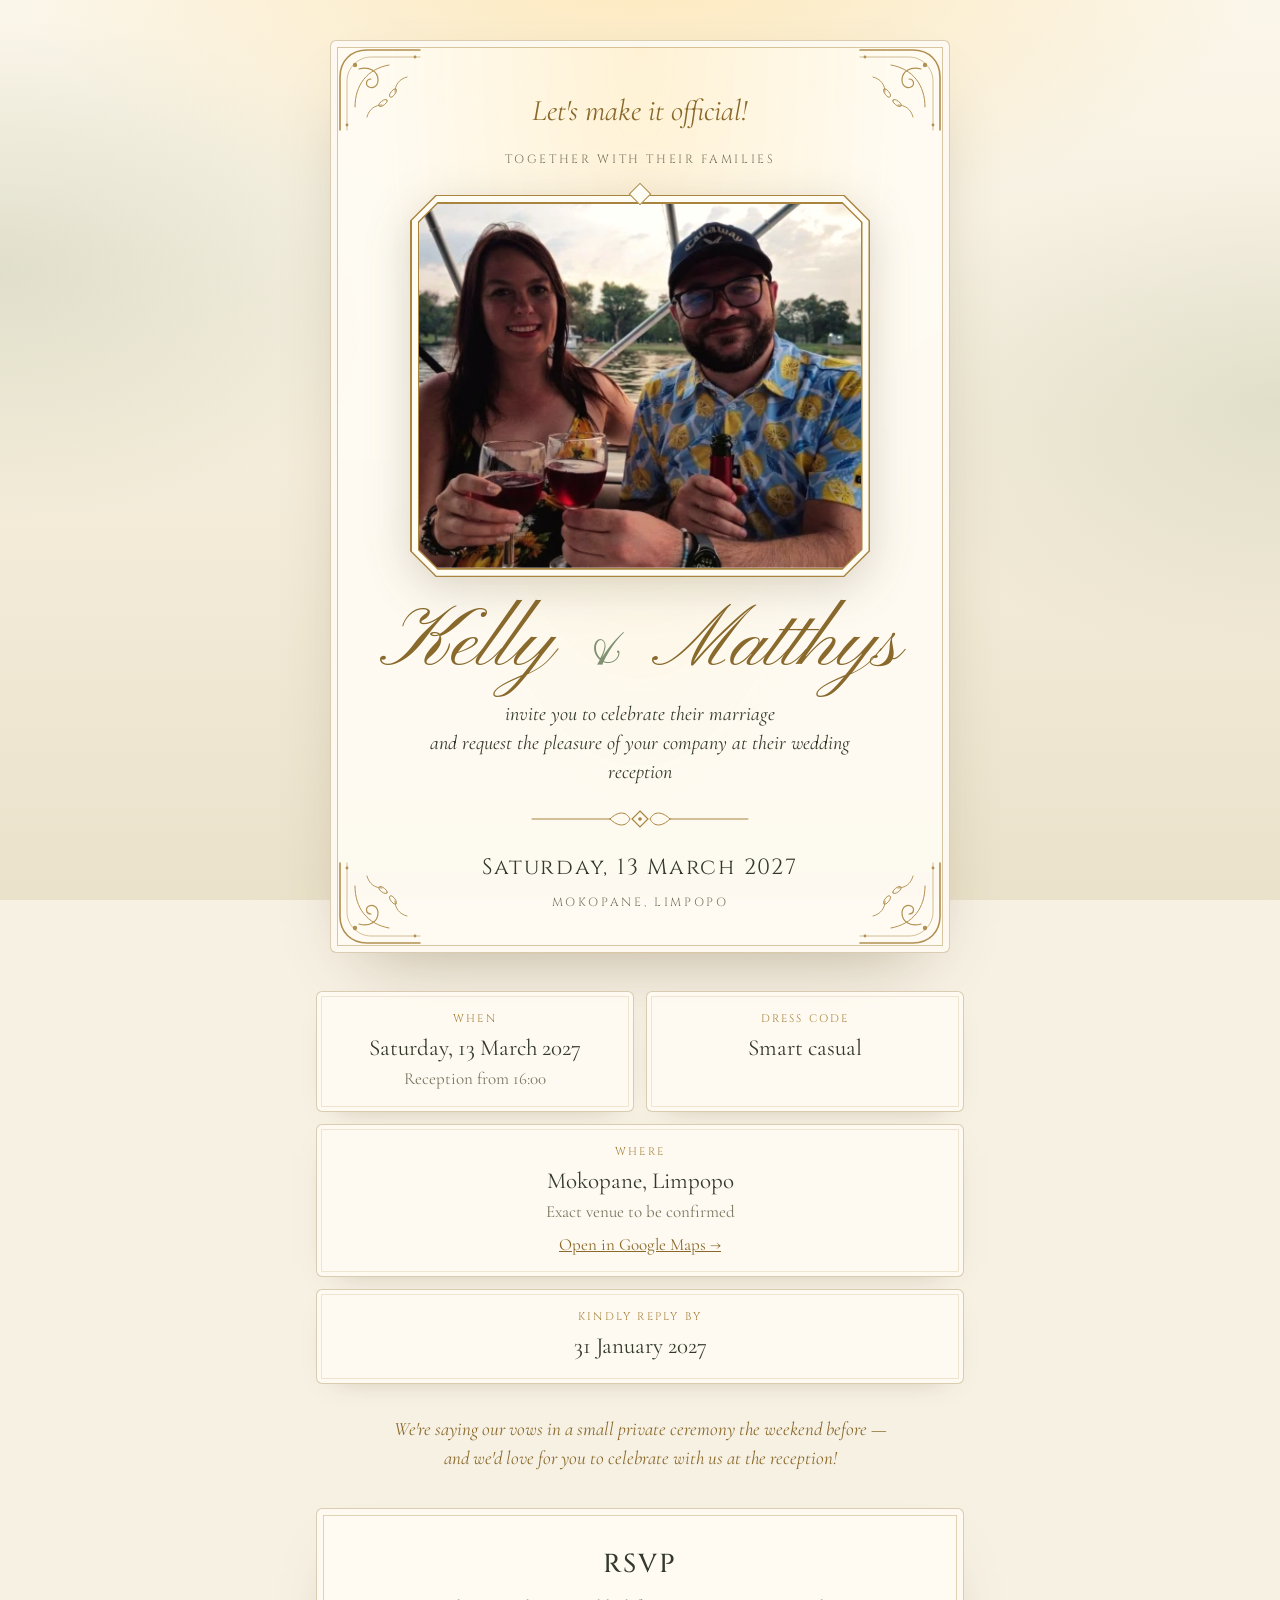
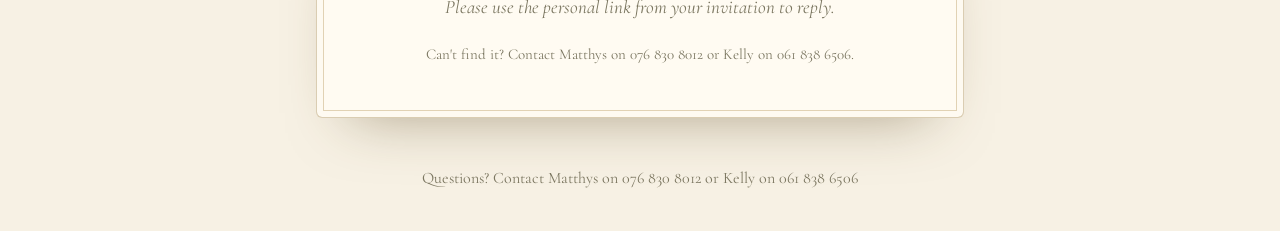
==== index.html @ 9b29d044 "theme" ====
<!DOCTYPE html>
<html lang="en">
<head>
<meta charset="utf-8">
<meta name="viewport" content="width=device-width, initial-scale=1">
<title>RSVP</title>
<meta name="robots" content="noindex">
<link rel="icon" href="favicon.svg" type="image/svg+xml">
<link rel="preconnect" href="https://fonts.googleapis.com">
<link rel="preconnect" href="https://fonts.gstatic.com" crossorigin>
<link href="https://fonts.googleapis.com/css2?family=Cinzel:wght@400;600&family=Cormorant+Garamond:ital,wght@0,400;0,500;0,600;1,400;1,500&family=Pinyon+Script&display=swap" rel="stylesheet">
<link rel="stylesheet" href="style.css">
<link rel="stylesheet" href="theme-fantasy.css">
<link rel="stylesheet" href="theme-light.css"><!-- delete this line for the dark forest theme -->
<script src="config.js"></script>
</head>
<body>

<svg width="0" height="0" style="position:absolute" aria-hidden="true">
  <defs>
    <g id="flourish">
      <path d="M3 83V30C3 14 14 3 30 3h53" stroke-width="1.6"/>
      <path d="M10 83V34c0-13 11-24 24-24h49" stroke-width=".8" opacity=".7"/>
      <path d="M18 60c0-22 12-38 34-42" stroke-width="1"/>
      <path d="M22 22c10-3 19 2 19 11 0 6-5 9-9 7s-3-8 2-8" stroke-width="1.2"/>
      <path d="M30 70c2-8 8-12 15-12M70 30c-8 2-12 8-12 15" stroke-width=".9"/>
      <ellipse cx="46" cy="56" rx="5" ry="2.2" transform="rotate(-35 46 56)" stroke-width=".9"/>
      <ellipse cx="56" cy="46" rx="5" ry="2.2" transform="rotate(-55 56 46)" stroke-width=".9"/>
      <circle cx="18" cy="18" r="2.2" fill="currentColor" stroke="none"/>
      <circle cx="78" cy="10" r="1.4" fill="currentColor" stroke="none"/>
      <circle cx="10" cy="78" r="1.4" fill="currentColor" stroke="none"/>
    </g>
  </defs>
</svg>
<div class="fireflies" id="fireflies" aria-hidden="true"></div>

<header class="hero">
  <div class="invite">
    <svg class="corner tl" viewBox="0 0 86 86" fill="none" stroke="currentColor" stroke-linecap="round"><use href="#flourish"/></svg>
    <svg class="corner tr" viewBox="0 0 86 86" fill="none" stroke="currentColor" stroke-linecap="round"><use href="#flourish"/></svg>
    <svg class="corner bl" viewBox="0 0 86 86" fill="none" stroke="currentColor" stroke-linecap="round"><use href="#flourish"/></svg>
    <svg class="corner br" viewBox="0 0 86 86" fill="none" stroke="currentColor" stroke-linecap="round"><use href="#flourish"/></svg>
    <p class="verse" id="verse"></p>
    <div class="eyebrow">Together with their families</div>
    <figure class="portrait"><span class="gem"></span><div class="pf"><div class="pf-gap"><div class="pf"><img src="couple.jpg" alt="Kelly and Matthys" width="1100" height="767"></div></div></div></figure>
    <h1 id="couple"></h1>
    <p class="invite-text">invite you to celebrate their marriage<br>and request the pleasure of your company at their wedding reception</p>
    <svg class="ornament" viewBox="0 0 220 24" fill="none" stroke="currentColor" stroke-linecap="round" aria-hidden="true">
      <path d="M2 12h78M140 12h78" stroke-width="1"/>
      <path d="M80 12c8-8 16-8 20 0-4 8-12 8-20 0zM140 12c-8-8-16-8-20 0 4 8 12 8 20 0z" stroke-width="1"/>
      <path d="M110 4l8 8-8 8-8-8z" stroke-width="1.2"/>
      <circle cx="110" cy="12" r="1.8" fill="currentColor" stroke="none"/>
    </svg>
    <div class="date" id="heroDate"></div>
    <div class="eyebrow venue-line" id="heroVenue"></div>
  </div>
</header>

<main class="wrap">
  <section class="details">
    <div class="detail"><div class="label">When</div><div class="value" id="dWhen"></div><div class="sub" id="dTime"></div></div>
    <div class="detail"><div class="label">Dress code</div><div class="value" id="dDress"></div></div>
    <div class="detail wide"><div class="label">Where</div><div class="value" id="dVenue"></div><div class="sub" id="dAddress"></div>
      <div class="sub" style="margin-top:6px"><a id="dMap" target="_blank" rel="noopener">Open in Google Maps →</a></div></div>
    <div class="detail wide"><div class="label">Kindly reply by</div><div class="value" id="dDeadline"></div></div>
  </section>
  <p class="note" id="extraNote"></p>

  <!-- RSVP card: one of these states is shown -->
  <section class="card" id="rsvp">
    <div id="stLoading" class="center"><p class="lead">Finding your invitation…</p></div>

    <div id="stNoCode" class="hidden center">
      <h2>RSVP</h2>
      <p class="lead">Please use the personal link from your invitation to reply.</p>
      <p class="hint">Can't find it? Contact <span class="contact"></span>.</p>
    </div>

    <div id="stNotFound" class="hidden center">
      <h2>Hmm…</h2>
      <p class="lead">We couldn't find that invitation. Please check the link, or contact <span class="contact"></span>.</p>
    </div>

    <div id="stClosed" class="hidden center">
      <h2>RSVPs are closed</h2>
      <p class="lead">The RSVP deadline has passed. If something has changed, please contact <span class="contact"></span>.</p>
      <div id="closedSummary"></div>
    </div>

    <div id="stThanks" class="hidden center thanks">
      <h2 id="thanksTitle">Thank you!</h2>
      <p class="big" id="thanksLine"></p>
      <p class="lead" id="thanksSub"></p>
      <button class="btn ghost small" id="editBtn" type="button">Change my response</button>
    </div>

    <form id="stForm" class="hidden" novalidate>
      <h2>Dear <span id="household"></span></h2>
      <p class="lead" id="seatsLine"></p>
      <div id="prevBanner" class="banner hidden"></div>

      <fieldset>
        <legend>Will you be joining us?</legend>
        <div class="choice">
          <label><input type="radio" name="attending" value="yes"><span>Joyfully accept</span></label>
          <label><input type="radio" name="attending" value="no"><span>Regretfully decline</span></label>
        </div>
      </fieldset>

      <div id="yesBlock" class="hidden">
        <fieldset id="namesSet">
          <legend>Who will be attending? <span class="hint">(tick everyone coming)</span></legend>
          <div class="checks" id="nameChecks"></div>
        </fieldset>

        <fieldset id="plusOneSet" class="hidden">
          <legend>Bringing a plus-one?</legend>
          <div class="checks"><label><input type="checkbox" id="plusOneChk"> Yes, I'll bring a guest</label></div>
          <div class="field hidden" id="plusOneField">
            <label for="plusOneName">Your guest's full name</label>
            <input type="text" id="plusOneName" maxlength="120" autocomplete="off">
          </div>
        </fieldset>

        <fieldset id="kidsSet" class="hidden">
          <legend>Will you be bringing kids?</legend>
          <div class="choice">
            <label><input type="radio" name="kids" value="yes"><span>Yes</span></label>
            <label><input type="radio" name="kids" value="no"><span>No</span></label>
          </div>
          <div id="kidsBlock" class="hidden" style="margin-top:14px">
            <div class="row2">
              <div class="field"><label for="kidsUnder">Kids under 10</label><input type="number" id="kidsUnder" min="0" max="20" value="0" inputmode="numeric"></div>
              <div class="field"><label for="kidsOver">Kids 10 and older</label><input type="number" id="kidsOver" min="0" max="20" value="0" inputmode="numeric"></div>
            </div>
            <div class="field"><label for="kidsNames">Kids' names (and ages)</label>
              <input type="text" id="kidsNames" maxlength="500" placeholder="e.g. Mia (6), Leo (12)"></div>
          </div>
        </fieldset>

        <fieldset>
          <legend>Dietary requirements or allergies <span class="hint">(optional)</span></legend>
          <textarea id="dietary" maxlength="1000" placeholder="e.g. Vegetarian, nut allergy for Leo"></textarea>
        </fieldset>

        <fieldset>
          <legend>Request a song <span class="hint">(optional)</span></legend>
          <input type="text" id="song" maxlength="300" placeholder="What will get you on the dance floor?">
        </fieldset>
      </div>

      <fieldset id="msgSet" class="hidden">
        <legend>A message for the couple <span class="hint">(optional)</span></legend>
        <textarea id="message" maxlength="2000"></textarea>
      </fieldset>

      <button class="btn" type="submit" id="submitBtn">Send RSVP</button>
      <div class="error hidden" id="formError"></div>
    </form>
  </section>
</main>

<footer>Questions? Contact <span class="contact"></span></footer>
<div class="demo-tag hidden" id="demoTag">Demo mode</div>

<script>
const W = window.WEDDING;
const DEMO = !W.supabaseUrl || !W.supabaseKey;
const $ = id => document.getElementById(id);

// ---------- demo data (used only when Supabase isn't configured) ----------
const DEMO_INVITES = {
  DEMO1: { code: 'DEMO1', household_name: 'Thabo & Lerato', guest_names: ['Thabo Mokoena', 'Lerato Mokoena'], plus_one_allowed: false, kids_allowed: true, rsvp: null },
  DEMO2: { code: 'DEMO2', household_name: 'Sarah', guest_names: ['Sarah van der Merwe'], plus_one_allowed: true, kids_allowed: false, rsvp: null },
};

// ---------- fill in wedding details ----------
document.title = `${W.couple} — RSVP`;
(function () {
  const h = $('couple'); h.textContent = '';
  W.couple.split('&').forEach((part, i) => {
    if (i) { const a = document.createElement('span'); a.className = 'amp'; a.textContent = '&'; h.append(' ', a, ' '); }
    h.append(part.trim());
  });
})();
$('verse').textContent = W.verse || '';
$('verse').classList.toggle('hidden', !W.verse);
// fireflies
(function () {
  const box = $('fireflies'); if (!box) return;
  const r = (a, b) => a + Math.random() * (b - a);
  for (let i = 0; i < 26; i++) {
    const f = document.createElement('span');
    f.style.cssText = `left:${r(0,100)}%;top:${r(5,100)}%;--dur:${r(10,22)}s;--blink:${r(2,5)}s;--delay:${r(-20,0)}s;` +
      `--dx1:${r(-60,60)}px;--dy1:${r(-60,20)}px;--dx2:${r(-60,60)}px;--dy2:${r(-90,-20)}px`;
    box.appendChild(f);
  }
})();
$('heroDate').textContent = W.dateDisplay;
$('heroVenue').textContent = W.venueName;
$('dWhen').textContent = W.dateDisplay;
$('dTime').textContent = W.timeLine;
$('dDress').textContent = W.dressCode;
$('dVenue').textContent = W.venueName;
$('dAddress').textContent = W.venueAddress;
$('dMap').href = W.mapsUrl;
$('dDeadline').textContent = W.rsvpDeadlineDisplay;
$('extraNote').textContent = W.extraNote || '';
document.querySelectorAll('.contact').forEach(el => el.textContent = `${W.contactName} on ${W.contactPhone}`);
if (DEMO) $('demoTag').classList.remove('hidden');

const closed = new Date() > new Date(W.rsvpDeadline + 'T23:59:59');
let invite = null;
let sb = null;

function show(id) {
  ['stLoading','stNoCode','stNotFound','stClosed','stThanks','stForm'].forEach(s => $(s).classList.toggle('hidden', s !== id));
}

function loadSupabase() {
  return new Promise((resolve, reject) => {
    const s = document.createElement('script');
    s.src = 'https://cdn.jsdelivr.net/npm/@supabase/supabase-js@2.118.0/dist/umd/supabase.js';
    s.onload = () => resolve(window.supabase.createClient(W.supabaseUrl, W.supabaseKey));
    s.onerror = reject;
    document.head.appendChild(s);
  });
}

async function api(fn, args) {
  if (DEMO) {
    await new Promise(r => setTimeout(r, 300));
    if (fn === 'get_invite') return DEMO_INVITES[(args.p_code || '').toUpperCase()] || null;
    const inv = DEMO_INVITES[args.p_code.toUpperCase()];
    inv.rsvp = {
      attending: args.p_attending, attending_names: args.p_attending_names, plus_one_name: args.p_plus_one_name,
      bringing_kids: args.p_bringing_kids, kids_under_10: args.p_kids_under_10, kids_10_plus: args.p_kids_10_plus,
      kids_names: args.p_kids_names, dietary: args.p_dietary, song_request: args.p_song_request,
      message: args.p_message, updated_at: new Date().toISOString(),
    };
    return inv;
  }
  const { data, error } = await sb.rpc(fn, args);
  if (error) throw error;
  return data;
}

// ---------- form behaviour ----------
const val = name => (document.querySelector(`input[name=${name}]:checked`) || {}).value;

function refreshForm() {
  const att = val('attending');
  $('yesBlock').classList.toggle('hidden', att !== 'yes');
  $('msgSet').classList.toggle('hidden', !att);
  $('plusOneField').classList.toggle('hidden', !$('plusOneChk').checked);
  $('kidsBlock').classList.toggle('hidden', val('kids') !== 'yes');
}
document.querySelectorAll('#stForm input').forEach(el => el.addEventListener('change', refreshForm));

function renderForm() {
  const r = invite.rsvp;
  $('household').textContent = invite.household_name;
  const seats = invite.guest_names.length;
  $('seatsLine').textContent = invite.plus_one_allowed
    ? `We'd love for you to celebrate with us — you're welcome to bring a guest.`
    : `We have reserved ${seats} ${seats === 1 ? 'seat' : 'seats'} in your honour.`;

  // name checkboxes
  const box = $('nameChecks');
  box.innerHTML = '';
  invite.guest_names.forEach(n => {
    const lab = document.createElement('label');
    const cb = document.createElement('input');
    cb.type = 'checkbox'; cb.value = n;
    cb.checked = r ? (r.attending_names || []).includes(n) : true;
    lab.append(cb, document.createTextNode(' ' + n));
    box.appendChild(lab);
  });
  $('namesSet').classList.toggle('hidden', seats <= 1 && !r);
  $('plusOneSet').classList.toggle('hidden', !invite.plus_one_allowed);
  $('kidsSet').classList.toggle('hidden', !invite.kids_allowed);

  if (r) {
    document.querySelector(`input[name=attending][value=${r.attending ? 'yes' : 'no'}]`).checked = true;
    $('plusOneChk').checked = !!r.plus_one_name;
    $('plusOneName').value = r.plus_one_name || '';
    if (invite.kids_allowed && r.attending) document.querySelector(`input[name=kids][value=${r.bringing_kids ? 'yes' : 'no'}]`).checked = true;
    $('kidsUnder').value = r.kids_under_10 || 0;
    $('kidsOver').value = r.kids_10_plus || 0;
    $('kidsNames').value = r.kids_names || '';
    $('dietary').value = r.dietary || '';
    $('song').value = r.song_request || '';
    $('message').value = r.message || '';
    $('prevBanner').textContent = `You replied on ${new Date(r.updated_at).toLocaleDateString('en-ZA', { day: 'numeric', month: 'long' })}. You can update your response below.`;
    $('prevBanner').classList.remove('hidden');
  }
  refreshForm();
  show('stForm');
}

function summary(r) {
  if (!r.attending) return { title: 'Thank you for letting us know', line: "We'll miss you!", sub: 'Thank you for your kind reply.' };
  let people = (r.attending_names || []).length + (r.plus_one_name ? 1 : 0);
  if (!invite.guest_names.length) people = 1;
  const kids = (r.kids_under_10 || 0) + (r.kids_10_plus || 0);
  let line = `${people} ${people === 1 ? 'adult' : 'adults'}`;
  if (kids) line += ` and ${kids} ${kids === 1 ? 'child' : 'children'}`;
  return { title: 'Thank you!', line: `We can't wait to celebrate with you.`, sub: `We've noted ${line}. See you on ${W.dateDisplay}!` };
}

function renderThanks() {
  const s = summary(invite.rsvp);
  $('thanksTitle').textContent = s.title;
  $('thanksLine').textContent = s.line;
  $('thanksSub').textContent = s.sub;
  $('editBtn').classList.toggle('hidden', closed);
  show('stThanks');
}
$('editBtn').onclick = renderForm;

function showError(msg) { $('formError').textContent = msg; $('formError').classList.remove('hidden'); }

$('stForm').addEventListener('submit', async e => {
  e.preventDefault();
  $('formError').classList.add('hidden');
  const att = val('attending');
  if (!att) return showError('Please let us know whether you can make it.');
  const names = [...document.querySelectorAll('#nameChecks input:checked')].map(c => c.value);
  const plusOne = invite.plus_one_allowed && $('plusOneChk').checked ? $('plusOneName').value.trim() : '';
  const kids = invite.kids_allowed && val('kids') === 'yes';
  const kU = parseInt($('kidsUnder').value, 10) || 0, kO = parseInt($('kidsOver').value, 10) || 0;

  if (att === 'yes') {
    if (invite.guest_names.length && !names.length) return showError('Please tick at least one person who will attend.');
    if ($('plusOneChk').checked && !plusOne) return showError("Please add your guest's name.");
    if (invite.kids_allowed && !val('kids')) return showError('Please let us know if you will be bringing kids.');
    if (kids && kU + kO === 0) return showError('Please enter how many kids are coming.');
    if (kU < 0 || kO < 0 || kU > 20 || kO > 20) return showError('Please check the number of kids.');
  }

  $('submitBtn').disabled = true; $('submitBtn').textContent = 'Sending…';
  try {
    invite = await api('submit_rsvp', {
      p_code: invite.code, p_attending: att === 'yes', p_attending_names: names,
      p_plus_one_name: plusOne || null, p_bringing_kids: kids,
      p_kids_under_10: kids ? kU : 0, p_kids_10_plus: kids ? kO : 0,
      p_kids_names: kids ? $('kidsNames').value.trim() : null,
      p_dietary: att === 'yes' ? $('dietary').value.trim() : null,
      p_song_request: att === 'yes' ? $('song').value.trim() : null,
      p_message: $('message').value.trim(),
    });
    renderThanks();
    $('rsvp').scrollIntoView({ behavior: 'smooth' });
  } catch (err) {
    console.error(err);
    showError(`Sorry, something went wrong. Please try again, or contact ${W.contactName}.`);
  } finally {
    $('submitBtn').disabled = false; $('submitBtn').textContent = 'Send RSVP';
  }
});

// ---------- start ----------
(async () => {
  const params = new URLSearchParams(location.search);
  const code = (params.get('i') || params.get('code') || '').trim();
  if (!code) return show('stNoCode');
  try {
    if (!DEMO) sb = await loadSupabase();
    invite = await api('get_invite', { p_code: code });
  } catch (err) { console.error(err); }
  if (!invite) return show('stNotFound');
  if (closed) {
    if (invite.rsvp) {
      const s = summary(invite.rsvp);
      $('closedSummary').innerHTML = '';
      const p = document.createElement('p'); p.className = 'hint';
      p.textContent = `Your response on file: ${invite.rsvp.attending ? 'Attending — ' + s.sub : 'Not attending'}`;
      $('closedSummary').appendChild(p);
    }
    return show('stClosed');
  }
  invite.rsvp ? renderThanks() : renderForm();
})();
</script>
</body>
</html>
---- style.css ----
:root {
  --bg: #faf7f2;
  --paper: #ffffff;
  --ink: #2f2a26;
  --muted: #7a716a;
  --line: #e7e0d6;
  --accent: #8a9a7b;      /* sage */
  --accent-dark: #66775a;
  --gold: #b89a62;
  --danger: #b5544a;
  --radius: 14px;
  --serif: "Cormorant Garamond", Georgia, "Times New Roman", serif;
  --sans: "Jost", system-ui, -apple-system, "Segoe UI", Roboto, sans-serif;
}
* { box-sizing: border-box; }
html, body { margin: 0; }
body {
  background: var(--bg);
  color: var(--ink);
  font-family: var(--sans);
  font-size: 16px;
  line-height: 1.55;
  -webkit-font-smoothing: antialiased;
}
a { color: var(--accent-dark); }
h1, h2, h3 { font-family: var(--serif); font-weight: 500; margin: 0; }
.wrap { max-width: 680px; margin: 0 auto; padding: 0 16px; }

/* ---------- Hero ---------- */
.hero {
  text-align: center;
  padding: 72px 16px 56px;
  border-bottom: 1px solid var(--line);
  background:
    radial-gradient(ellipse at top, rgba(138,154,123,.14), transparent 60%),
    var(--bg);
}
.eyebrow {
  text-transform: uppercase; letter-spacing: .28em; font-size: 12px;
  color: var(--muted);
}
.hero h1 { font-size: clamp(44px, 11vw, 76px); line-height: 1.05; margin: 18px 0 14px; }
.hero .date { font-family: var(--serif); font-size: 22px; font-style: italic; }
.divider { width: 64px; height: 1px; background: var(--gold); margin: 22px auto; }

/* ---------- Details ---------- */
.details { display: grid; grid-template-columns: 1fr 1fr; gap: 12px; margin: 36px 0; }
.detail {
  background: var(--paper); border: 1px solid var(--line); border-radius: var(--radius);
  padding: 18px;
}
.detail .label { font-size: 11px; letter-spacing: .2em; text-transform: uppercase; color: var(--muted); }
.detail .value { font-family: var(--serif); font-size: 20px; margin-top: 4px; }
.detail .sub { font-size: 14px; color: var(--muted); }
.detail.wide { grid-column: 1 / -1; }
.note { text-align: center; color: var(--muted); font-size: 15px; margin: 0 0 36px; }

/* ---------- Card / form ---------- */
.card {
  background: var(--paper); border: 1px solid var(--line); border-radius: 18px;
  padding: 28px 22px; margin-bottom: 48px;
  box-shadow: 0 10px 30px -18px rgba(47,42,38,.25);
}
.card h2 { font-size: 34px; text-align: center; }
.card .lead { text-align: center; color: var(--muted); margin: 6px 0 22px; }
fieldset { border: 0; padding: 0; margin: 0 0 22px; }
legend, .q { font-weight: 500; margin-bottom: 10px; display: block; padding: 0; }
.hint { font-size: 13px; color: var(--muted); font-weight: 400; }

.choice { display: grid; grid-template-columns: 1fr 1fr; gap: 10px; }
.choice label {
  border: 1.5px solid var(--line); border-radius: 12px; padding: 14px 12px;
  text-align: center; cursor: pointer; transition: .15s; background: var(--paper);
  font-family: var(--serif); font-size: 19px;
}
.choice input { position: absolute; opacity: 0; pointer-events: none; }
.choice input:checked + span { color: var(--accent-dark); }
.choice label:has(input:checked) { border-color: var(--accent); background: rgba(138,154,123,.1); }
.choice input:focus-visible + span { outline: 2px solid var(--accent); outline-offset: 4px; }

.checks label {
  display: flex; align-items: center; gap: 10px; padding: 10px 12px;
  border: 1px solid var(--line); border-radius: 10px; margin-bottom: 8px; cursor: pointer;
}
.checks input { width: 18px; height: 18px; accent-color: var(--accent-dark); }

input[type=text], input[type=number], input[type=email], textarea, select {
  width: 100%; font: inherit; color: inherit; padding: 11px 12px;
  border: 1px solid var(--line); border-radius: 10px; background: #fff;
}
input:focus, textarea:focus, select:focus { outline: 2px solid rgba(138,154,123,.5); border-color: var(--accent); }
textarea { min-height: 84px; resize: vertical; }
.row2 { display: grid; grid-template-columns: 1fr 1fr; gap: 10px; }
.field { margin-bottom: 12px; }
.field label { font-size: 14px; color: var(--muted); display: block; margin-bottom: 4px; }

.btn {
  display: inline-block; width: 100%; border: 0; border-radius: 999px; cursor: pointer;
  background: var(--accent-dark); color: #fff; font: 500 16px var(--sans);
  letter-spacing: .08em; text-transform: uppercase; padding: 15px 20px;
}
.btn:hover { background: #56664b; }
.btn:disabled { opacity: .6; cursor: wait; }
.btn.ghost { background: transparent; color: var(--accent-dark); border: 1.5px solid var(--accent); }
.btn.small { width: auto; padding: 8px 14px; font-size: 12px; }

.error { color: var(--danger); font-size: 14px; margin-top: 10px; text-align: center; }
.banner {
  background: rgba(184,154,98,.12); border: 1px solid rgba(184,154,98,.4);
  border-radius: 10px; padding: 10px 14px; font-size: 14px; margin-bottom: 18px; text-align: center;
}
.hidden { display: none !important; }
.center { text-align: center; }
.thanks .big { font-family: var(--serif); font-size: 26px; margin: 8px 0; }

footer { text-align: center; color: var(--muted); font-size: 13px; padding: 0 16px 40px; }
.demo-tag {
  position: fixed; bottom: 12px; right: 12px; background: var(--ink); color: #fff;
  font-size: 11px; letter-spacing: .1em; text-transform: uppercase;
  padding: 6px 10px; border-radius: 999px; opacity: .8;
}

@media (max-width: 480px) {
  .details { grid-template-columns: 1fr; }
  .row2 { grid-template-columns: 1fr; }
  .card { padding: 24px 16px; }
}
---- theme-fantasy.css ----
/* =====================================================================
   Fantasy theme — dark enchanted forest, lantern gold, parchment text.
   Loaded after style.css on the guest page only (admin keeps the light look).
   ===================================================================== */
:root {
  --bg: #0b110d;
  --paper: rgba(18, 26, 20, .82);
  --ink: #efe4cc;           /* parchment */
  --muted: #b9ab8c;
  --line: rgba(201, 168, 106, .32);
  --gold: #c9a86a;
  --gold-light: #ead7a6;
  --accent: #c9a86a;
  --accent-dark: #c9a86a;
  --danger: #e59a8c;
  --serif: "Cormorant Garamond", Georgia, serif;
  --display: "Cinzel", "Trajan Pro", Georgia, serif;
  --script: "Pinyon Script", "Great Vibes", cursive;
  --sans: "Cormorant Garamond", Georgia, serif;
}

html { background: var(--bg); }
body {
  font-size: 19px;
  color: var(--ink);
  background:
    radial-gradient(ellipse 60% 40% at 15% 8%, rgba(232, 180, 90, .10), transparent 70%),
    radial-gradient(ellipse 60% 40% at 85% 12%, rgba(232, 180, 90, .08), transparent 70%),
    radial-gradient(ellipse 120% 60% at 50% 0%, #1c2a1f 0%, transparent 70%),
    linear-gradient(180deg, #111a14 0%, #0b110d 45%, #080c09 100%);
  background-attachment: fixed;
  min-height: 100vh;
}
a { color: var(--gold-light); }

/* Tree-line silhouettes at the bottom of the screen */
body::before {
  content: ""; position: fixed; inset: auto 0 0 0; height: 38vh; z-index: -1; pointer-events: none;
  background: url("data:image/svg+xml;utf8,<svg xmlns='http://www.w3.org/2000/svg' viewBox='0 0 1200 300' preserveAspectRatio='none'><path fill='%23070b08' d='M0 300V170l30-40 18 30 25-70 22 60 30-90 28 85 20-40 26 55 34-100 30 95 22-35 30 50 40-120 36 115 24-40 28 60 30-80 26 70 34-110 34 105 22-30 30 45 38-95 30 90 26-45 28 60 36-120 36 115 22-35 32 55 30-75 28 70 34-100 32 95 24-40 30 60 36-110 34 105 26-45 30 60 30-80 30 75 22 300z' opacity='.95'/></svg>") bottom / 100% 100% no-repeat;
  opacity: .9;
}

/* ---------- Fireflies ---------- */
.fireflies { position: fixed; inset: 0; pointer-events: none; z-index: 0; overflow: hidden; }
.fireflies span {
  position: absolute; width: 4px; height: 4px; border-radius: 50%;
  background: #ffe7a3;
  box-shadow: 0 0 6px 2px rgba(255, 220, 130, .8), 0 0 18px 6px rgba(255, 200, 90, .25);
  opacity: 0;
  animation: drift var(--dur, 14s) ease-in-out var(--delay, 0s) infinite, glow var(--blink, 3s) ease-in-out var(--delay, 0s) infinite;
}
@keyframes drift {
  0%   { transform: translate(0, 0); }
  25%  { transform: translate(var(--dx1, 30px), var(--dy1, -40px)); }
  50%  { transform: translate(var(--dx2, -20px), var(--dy2, -80px)); }
  75%  { transform: translate(var(--dx1, 30px), var(--dy2, -60px)); }
  100% { transform: translate(0, 0); }
}
@keyframes glow { 0%, 100% { opacity: 0; } 40%, 60% { opacity: .9; } }
@media (prefers-reduced-motion: reduce) {
  .fireflies span { animation: none; opacity: .5; }
}

main, .hero, footer { position: relative; z-index: 1; }

/* ---------- Hero / invitation card ---------- */
.hero { border: 0; background: none; padding: 40px 16px 8px; }
.invite {
  position: relative; max-width: 620px; margin: 0 auto; text-align: center;
  padding: 46px 34px 40px;
  border: 1px solid var(--line);
  border-radius: 6px;
  background:
    radial-gradient(ellipse at 50% 0%, rgba(201, 168, 106, .10), transparent 60%),
    rgba(14, 21, 16, .78);
  box-shadow:
    inset 0 0 0 6px rgba(11, 17, 13, .9),
    inset 0 0 0 7px rgba(201, 168, 106, .45),
    0 30px 80px -30px rgba(0, 0, 0, .9);
  backdrop-filter: blur(2px);
}
.corner { position: absolute; width: 86px; height: 86px; color: var(--gold); opacity: .9; pointer-events: none; }
.corner.tl { top: 6px; left: 6px; }
.corner.tr { top: 6px; right: 6px; transform: scaleX(-1); }
.corner.bl { bottom: 6px; left: 6px; transform: scaleY(-1); }
.corner.br { bottom: 6px; right: 6px; transform: scale(-1, -1); }

.verse {
  font-family: var(--serif); font-style: italic; font-size: 30px; line-height: 1.3;
  color: var(--gold-light); max-width: 440px; margin: 4px auto 20px;
}
.eyebrow { font-family: var(--display); letter-spacing: .22em; font-size: 12px; color: var(--muted); }

.portrait {
  --n: 26px;
  position: relative; margin: 26px auto 20px; width: min(100%, 460px);
  filter: drop-shadow(0 0 18px rgba(255, 200, 110, .14));
}
.portrait .pf {
  padding: 1.5px; background: var(--gold);
  clip-path: polygon(var(--n) 0, calc(100% - var(--n)) 0, 100% var(--n), 100% calc(100% - var(--n)), calc(100% - var(--n)) 100%, var(--n) 100%, 0 calc(100% - var(--n)), 0 var(--n));
}
.portrait .pf-gap { padding: 6px; background: var(--bg); --n: 25px;
  clip-path: polygon(var(--n) 0, calc(100% - var(--n)) 0, 100% var(--n), 100% calc(100% - var(--n)), calc(100% - var(--n)) 100%, var(--n) 100%, 0 calc(100% - var(--n)), 0 var(--n));
}
.portrait .pf-gap .pf { --n: 20px; }
.portrait img {
  --n: 19px;
  display: block; width: 100%; height: auto; aspect-ratio: 4 / 3.3; object-fit: cover; object-position: 50% 30%;
  filter: saturate(.9) contrast(1.04) sepia(.12);
  clip-path: polygon(var(--n) 0, calc(100% - var(--n)) 0, 100% var(--n), 100% calc(100% - var(--n)), calc(100% - var(--n)) 100%, var(--n) 100%, 0 calc(100% - var(--n)), 0 var(--n));
}
.portrait .gem {
  position: absolute; left: 50%; top: -9px; transform: translateX(-50%) rotate(45deg); z-index: 2;
  width: 16px; height: 16px; background: var(--bg); border: 1.5px solid var(--gold);
}

.hero h1 {
  font-family: var(--script); font-weight: 400; color: var(--gold-light);
  font-size: clamp(38px, 11.5vw, 84px); line-height: 1.15; margin: 6px 0 4px; white-space: nowrap;
  text-shadow: 0 0 24px rgba(234, 215, 166, .25);
}
.hero h1 .amp { font-size: .8em; color: var(--gold); padding: 0 .08em; }
.invite-text { font-family: var(--serif); font-style: italic; font-size: 20px; color: var(--ink); line-height: 1.45; margin: 6px auto 0; max-width: 460px; }
.ornament { display: block; width: 220px; max-width: 70%; height: 24px; margin: 20px auto; color: var(--gold); }
.hero .date { font-family: var(--display); font-style: normal; font-size: 22px; letter-spacing: .08em; color: var(--gold-light); }
.hero .venue-line { margin-top: 8px; }
.divider { display: none; }

/* ---------- Details ---------- */
.details { margin: 30px 0; }
.detail {
  background: var(--paper); border: 1px solid var(--line); border-radius: 6px; text-align: center;
  box-shadow: inset 0 0 0 4px rgba(11, 17, 13, .6), inset 0 0 0 5px rgba(201, 168, 106, .15);
}
.detail .label { font-family: var(--display); letter-spacing: .2em; color: var(--gold); }
.detail .value { font-family: var(--serif); font-size: 23px; color: var(--ink); }
.detail .sub { color: var(--muted); font-size: 17px; }
.note { color: var(--gold-light); font-style: italic; font-size: 19px; max-width: 520px; margin-left: auto; margin-right: auto; }

/* ---------- RSVP card ---------- */
.card {
  background: rgba(14, 21, 16, .85); border: 1px solid var(--line); border-radius: 6px;
  box-shadow: inset 0 0 0 6px rgba(11, 17, 13, .9), inset 0 0 0 7px rgba(201, 168, 106, .35), 0 30px 60px -30px #000;
  padding: 36px 26px;
}
.card h2 { font-family: var(--display); font-size: 26px; letter-spacing: .08em; color: var(--gold-light); }
.card h2 #household { font-family: var(--script); font-size: 1.5em; letter-spacing: 0; text-transform: none; }
.card .lead { color: var(--muted); font-style: italic; font-size: 19px; }
legend, .q { font-family: var(--serif); font-weight: 600; font-size: 19px; color: var(--ink); }
.hint { color: var(--muted); font-size: 15px; }

.choice label { background: rgba(255, 255, 255, .03); border-color: var(--line); color: var(--ink); font-size: 20px; }
.choice input:checked + span { color: var(--gold-light); }
.choice label:has(input:checked) { border-color: var(--gold); background: rgba(201, 168, 106, .12); box-shadow: 0 0 18px rgba(201, 168, 106, .15); }
.checks label { border-color: var(--line); background: rgba(255, 255, 255, .02); font-size: 18px; }
.checks input { accent-color: var(--gold); }

input[type=text], input[type=number], input[type=email], textarea, select {
  background: rgba(8, 12, 9, .6); color: var(--ink); border-color: var(--line); font-size: 18px;
}
input::placeholder, textarea::placeholder { color: rgba(185, 171, 140, .55); }
input:focus, textarea:focus, select:focus { outline: 2px solid rgba(201, 168, 106, .45); border-color: var(--gold); }
.field label { color: var(--muted); font-size: 16px; }

.btn {
  background: linear-gradient(180deg, #d9bb7c, #b8955a); color: #1a140b;
  font-family: var(--display); font-weight: 600; letter-spacing: .16em; font-size: 15px;
  box-shadow: 0 0 0 1px rgba(234, 215, 166, .5), 0 8px 24px -8px rgba(201, 168, 106, .5);
}
.btn:hover { background: linear-gradient(180deg, #e4c88c, #c29f62); }
.btn.ghost { background: transparent; color: var(--gold-light); border: 1.5px solid var(--gold); box-shadow: none; }
.banner { background: rgba(201, 168, 106, .1); border-color: var(--line); color: var(--gold-light); }
.thanks .big { color: var(--gold-light); }

footer { color: var(--muted); font-size: 16px; }
.demo-tag { background: var(--gold); color: #1a140b; }

@media (max-width: 480px) {
  .invite { padding: 58px 18px 40px; }
  .corner { width: 60px; height: 60px; }
  .invite-text { font-size: 18px; }
  .verse { font-size: 26px; }
  .card { padding: 30px 16px; }
}
---- theme-light.css ----
/* =====================================================================
   Light fantasy theme — "enchanted garden at golden hour".
   Loaded AFTER theme-fantasy.css. To go back to the dark forest look,
   delete the <link ... theme-light.css> line in index.html.
   ===================================================================== */
:root {
  --bg: #f7f1e4;            /* warm parchment */
  --paper: rgba(255, 252, 244, .86);
  --ink: #33392b;           /* deep moss */
  --muted: #7b7660;
  --line: rgba(150, 118, 58, .35);
  --gold: #a8843f;
  --gold-light: #8a6a2c;    /* used for headings & names — darker for contrast on light */
  --sage: #7f9171;
  --danger: #a5463a;
}

html { background: var(--bg); }
body {
  color: var(--ink);
  background:
    radial-gradient(ellipse 70% 45% at 50% -5%, rgba(255, 222, 150, .55), transparent 70%),
    radial-gradient(ellipse 50% 40% at 0% 30%, rgba(143, 163, 125, .22), transparent 70%),
    radial-gradient(ellipse 50% 40% at 100% 45%, rgba(143, 163, 125, .2), transparent 70%),
    linear-gradient(180deg, #fbf6ea 0%, #f4ecda 55%, #ebe2cb 100%);
  background-attachment: fixed;
}

/* Soft sage tree line instead of dark silhouettes */
body::before {
  opacity: .16;
  filter: sepia(1) hue-rotate(40deg) saturate(1.4) brightness(1.6);
}

/* Fireflies become drifting golden sparkles */
.fireflies span {
  background: #e9b949;
  box-shadow: 0 0 5px 1px rgba(214, 160, 50, .75), 0 0 14px 4px rgba(240, 195, 90, .35);
}

/* ---------- Invitation card ---------- */
.invite {
  background:
    radial-gradient(ellipse at 50% 0%, rgba(255, 226, 160, .35), transparent 60%),
    rgba(255, 252, 244, .9);
  box-shadow:
    inset 0 0 0 6px rgba(255, 252, 244, .95),
    inset 0 0 0 7px rgba(168, 132, 63, .45),
    0 30px 70px -35px rgba(90, 70, 30, .45);
}
.verse { color: var(--gold-light); }
.eyebrow { color: var(--muted); }
.hero h1 { color: var(--gold-light); text-shadow: 0 1px 0 rgba(255, 255, 255, .6); }
.hero h1 .amp { color: var(--sage); }
.invite-text { color: var(--ink); }
.hero .date { color: var(--ink); }

.portrait { filter: drop-shadow(0 10px 22px rgba(90, 70, 30, .22)); }
.portrait .pf-gap, .portrait .gem { background: #fffcf4; }
.portrait img { filter: saturate(.95) contrast(1.02) sepia(.06); }

/* ---------- Details ---------- */
.detail {
  background: var(--paper);
  box-shadow: inset 0 0 0 4px rgba(255, 252, 244, .9), inset 0 0 0 5px rgba(168, 132, 63, .18), 0 10px 30px -22px rgba(90, 70, 30, .5);
}
.detail .label { color: var(--gold); }
.detail .value { color: var(--ink); }
.note { color: var(--gold-light); }

/* ---------- RSVP card ---------- */
.card {
  background: rgba(255, 252, 244, .92);
  box-shadow: inset 0 0 0 6px rgba(255, 252, 244, .95), inset 0 0 0 7px rgba(168, 132, 63, .35), 0 30px 60px -35px rgba(90, 70, 30, .5);
}
.card h2 { color: var(--ink); }
.card h2 #household { color: var(--gold-light); }
legend, .q { color: var(--ink); }

.choice label { background: #fffdf7; color: var(--ink); }
.choice input:checked + span { color: var(--gold-light); }
.choice label:has(input:checked) { background: rgba(168, 132, 63, .1); border-color: var(--gold); box-shadow: 0 0 0 1px rgba(168, 132, 63, .3); }
.checks label { background: #fffdf7; }
.checks input { accent-color: var(--gold); }

input[type=text], input[type=number], input[type=email], textarea, select {
  background: #fffdf8; color: var(--ink); border-color: rgba(150, 118, 58, .3);
}
input::placeholder, textarea::placeholder { color: rgba(123, 118, 96, .6); }

.btn { background: linear-gradient(180deg, #b8964f, #977538); color: #fffaf0; box-shadow: 0 8px 22px -10px rgba(120, 90, 30, .6); }
.btn:hover { background: linear-gradient(180deg, #c4a25a, #a2803f); }
.btn.ghost { color: var(--gold-light); }
.banner { background: rgba(168, 132, 63, .08); color: var(--gold-light); }
.thanks .big { color: var(--gold-light); }

footer { color: var(--muted); }
.demo-tag { background: var(--ink); color: #fff; }
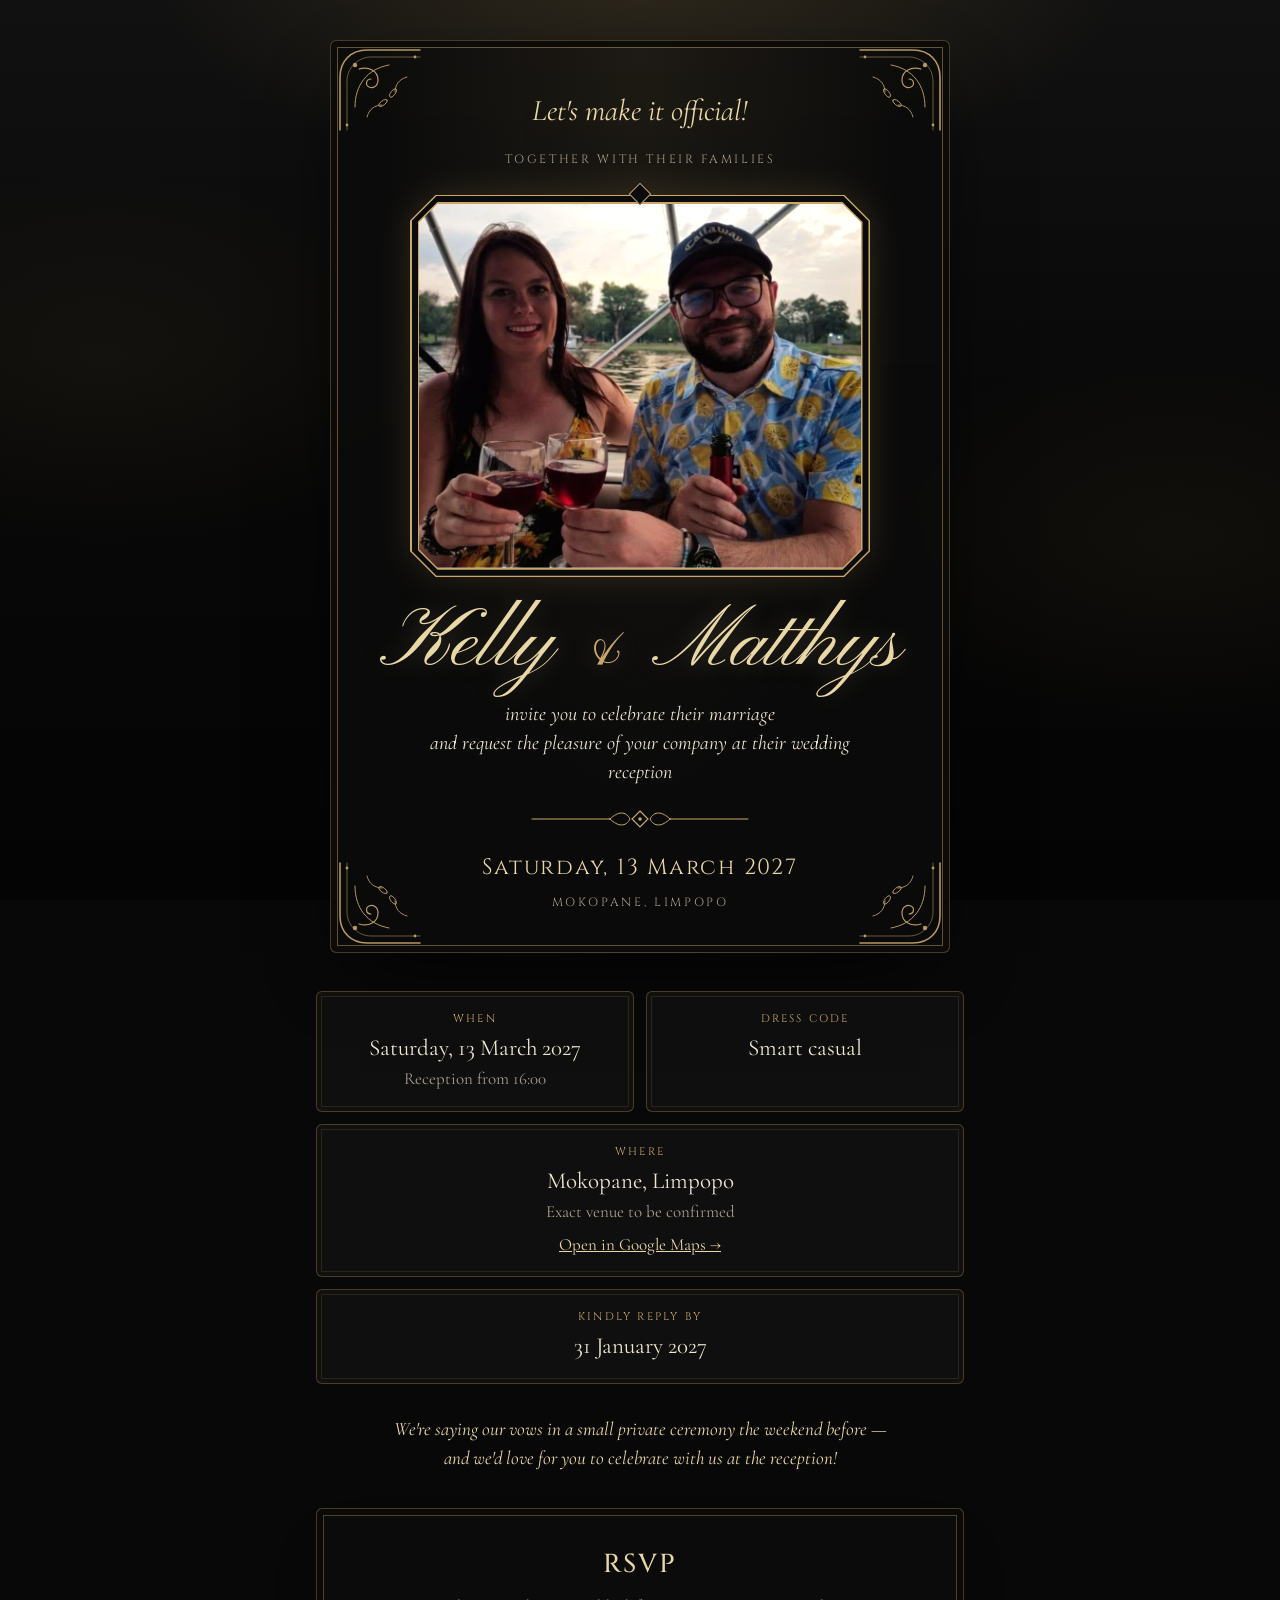
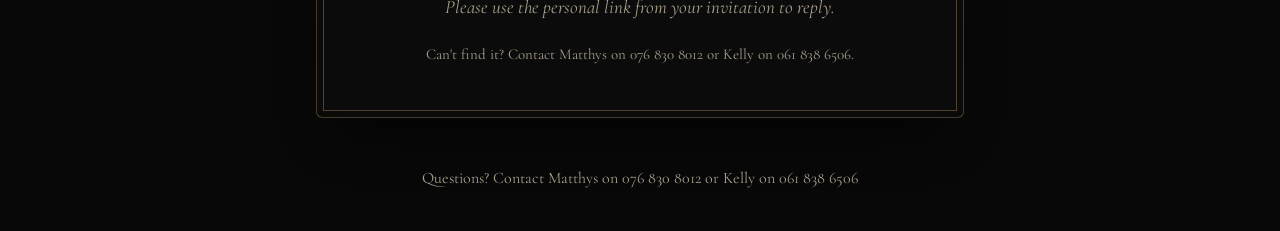
==== commit 2b59fb7e: "theme" ====
--- a/index.html
+++ b/index.html
@@ -11,7 +11,7 @@
 <link href="https://fonts.googleapis.com/css2?family=Cinzel:wght@400;600&family=Cormorant+Garamond:ital,wght@0,400;0,500;0,600;1,400;1,500&family=Pinyon+Script&display=swap" rel="stylesheet">
 <link rel="stylesheet" href="style.css">
 <link rel="stylesheet" href="theme-fantasy.css">
-<link rel="stylesheet" href="theme-light.css"><!-- delete this line for the dark forest theme -->
+<link rel="stylesheet" href="theme-black.css"><!-- black & gold; delete this line for the dark forest-green theme -->
 <script src="config.js"></script>
 </head>
 <body>
--- a/theme-black.css
+++ b/theme-black.css
@@ -0,0 +1,50 @@
+/* =====================================================================
+   Black & gold theme — loaded AFTER theme-fantasy.css.
+   Delete the <link ... theme-black.css> line in index.html to go back
+   to the dark forest-green look.
+   ===================================================================== */
+:root {
+  --bg: #080808;
+  --paper: rgba(16, 16, 16, .88);
+  --ink: #efe6d2;
+  --muted: #a89f8c;
+  --line: rgba(201, 168, 106, .3);
+}
+
+html { background: var(--bg); }
+body {
+  background:
+    radial-gradient(ellipse 55% 35% at 50% -4%, rgba(212, 170, 90, .16), transparent 70%),
+    radial-gradient(ellipse 40% 30% at 8% 40%, rgba(212, 170, 90, .05), transparent 70%),
+    radial-gradient(ellipse 40% 30% at 92% 60%, rgba(212, 170, 90, .05), transparent 70%),
+    linear-gradient(180deg, #111 0%, #080808 50%, #040404 100%);
+  background-attachment: fixed;
+}
+
+/* Tree line: faint charcoal silhouettes */
+body::before { opacity: .55; filter: brightness(2.2) saturate(0); }
+
+/* ---------- Cards ---------- */
+.invite {
+  background:
+    radial-gradient(ellipse at 50% 0%, rgba(201, 168, 106, .09), transparent 60%),
+    rgba(12, 12, 12, .9);
+  box-shadow:
+    inset 0 0 0 6px rgba(8, 8, 8, .95),
+    inset 0 0 0 7px rgba(201, 168, 106, .45),
+    0 30px 80px -30px #000;
+}
+.portrait .pf-gap, .portrait .gem { background: #0b0b0b; }
+.portrait img { filter: saturate(.92) contrast(1.05) sepia(.08); }
+
+.detail {
+  background: var(--paper);
+  box-shadow: inset 0 0 0 4px rgba(8, 8, 8, .7), inset 0 0 0 5px rgba(201, 168, 106, .15);
+}
+.card {
+  background: rgba(12, 12, 12, .92);
+  box-shadow: inset 0 0 0 6px rgba(8, 8, 8, .95), inset 0 0 0 7px rgba(201, 168, 106, .35), 0 30px 60px -30px #000;
+}
+
+input[type=text], input[type=number], input[type=email], textarea, select { background: rgba(0, 0, 0, .5); }
+.choice label, .checks label { background: rgba(255, 255, 255, .025); }
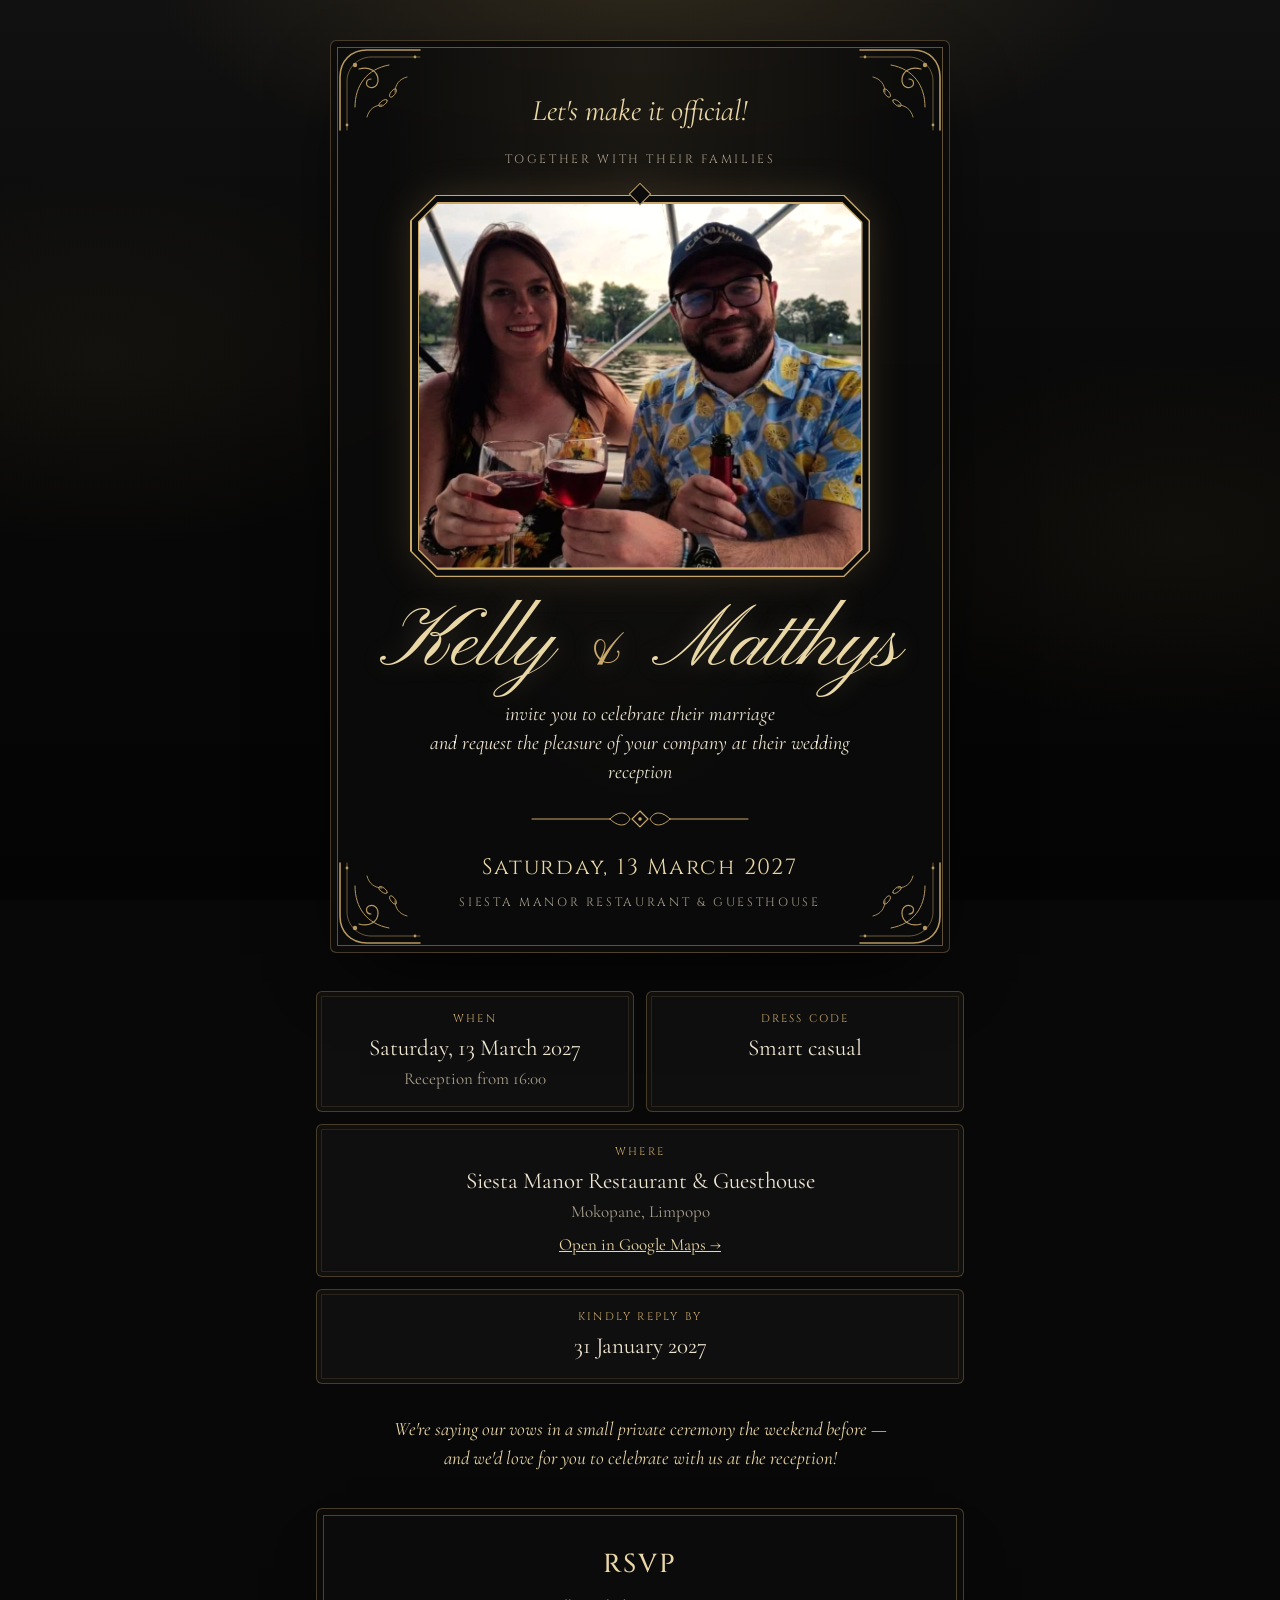
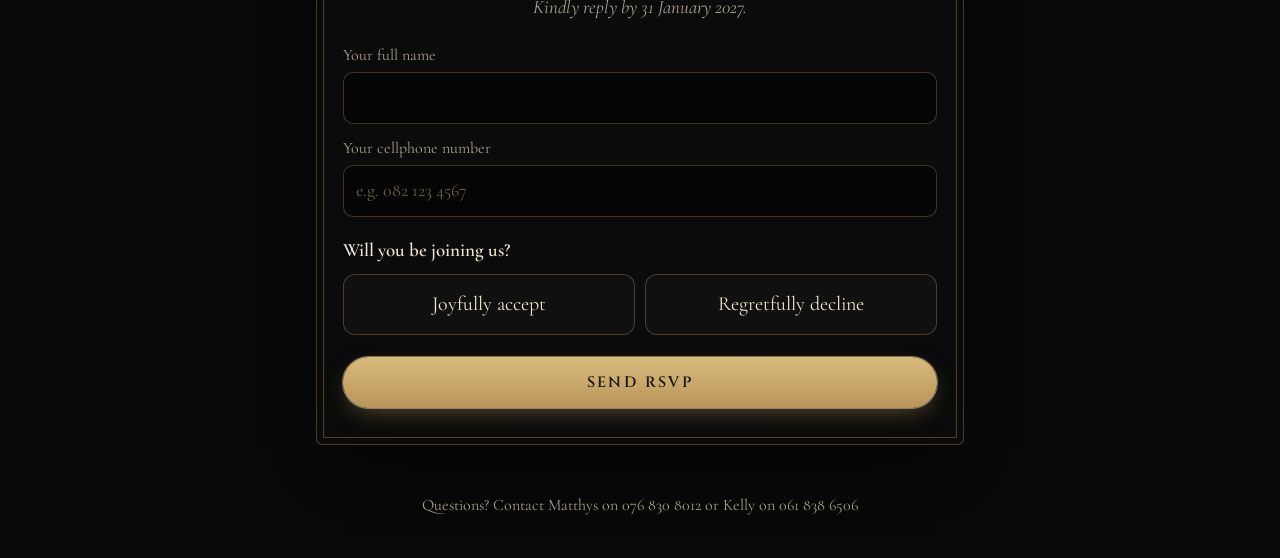
==== commit 1dec2563: "Public RSVP + venue" ====
--- a/index.html
+++ b/index.html
@@ -68,38 +68,31 @@
 
   <!-- RSVP card: one of these states is shown -->
   <section class="card" id="rsvp">
-    <div id="stLoading" class="center"><p class="lead">Finding your invitation…</p></div>
-
-    <div id="stNoCode" class="hidden center">
-      <h2>RSVP</h2>
-      <p class="lead">Please use the personal link from your invitation to reply.</p>
-      <p class="hint">Can't find it? Contact <span class="contact"></span>.</p>
-    </div>
-
-    <div id="stNotFound" class="hidden center">
-      <h2>Hmm…</h2>
-      <p class="lead">We couldn't find that invitation. Please check the link, or contact <span class="contact"></span>.</p>
-    </div>
-
     <div id="stClosed" class="hidden center">
       <h2>RSVPs are closed</h2>
       <p class="lead">The RSVP deadline has passed. If something has changed, please contact <span class="contact"></span>.</p>
-      <div id="closedSummary"></div>
     </div>
 
     <div id="stThanks" class="hidden center thanks">
       <h2 id="thanksTitle">Thank you!</h2>
       <p class="big" id="thanksLine"></p>
       <p class="lead" id="thanksSub"></p>
-      <button class="btn ghost small" id="editBtn" type="button">Change my response</button>
+      <p class="hint">Need to change something? Just fill in the form again with the same phone number.</p>
+      <button class="btn ghost small" id="againBtn" type="button">Submit another RSVP</button>
     </div>
 
-    <form id="stForm" class="hidden" novalidate>
-      <h2>Dear <span id="household"></span></h2>
-      <p class="lead" id="seatsLine"></p>
-      <div id="prevBanner" class="banner hidden"></div>
-
-      <fieldset>
+    <form id="stForm" novalidate>
+      <h2>RSVP</h2>
+      <p class="lead">Kindly reply by <span id="deadlineInline"></span>.</p>
+
+      <div class="field"><label for="name">Your full name</label>
+        <input type="text" id="name" maxlength="120" autocomplete="name"></div>
+      <div class="field"><label for="phone">Your cellphone number</label>
+        <input type="tel" id="phone" maxlength="30" autocomplete="tel" inputmode="tel" placeholder="e.g. 082 123 4567"></div>
+      <!-- spam trap: real people never see or fill this -->
+      <div style="position:absolute;left:-9999px" aria-hidden="true"><input type="text" id="website" tabindex="-1" autocomplete="off"></div>
+
+      <fieldset style="margin-top:18px">
         <legend>Will you be joining us?</legend>
         <div class="choice">
           <label><input type="radio" name="attending" value="yes"><span>Joyfully accept</span></label>
@@ -108,21 +101,16 @@
       </fieldset>
 
       <div id="yesBlock" class="hidden">
-        <fieldset id="namesSet">
-          <legend>Who will be attending? <span class="hint">(tick everyone coming)</span></legend>
-          <div class="checks" id="nameChecks"></div>
-        </fieldset>
-
-        <fieldset id="plusOneSet" class="hidden">
-          <legend>Bringing a plus-one?</legend>
-          <div class="checks"><label><input type="checkbox" id="plusOneChk"> Yes, I'll bring a guest</label></div>
-          <div class="field hidden" id="plusOneField">
-            <label for="plusOneName">Your guest's full name</label>
-            <input type="text" id="plusOneName" maxlength="120" autocomplete="off">
+        <fieldset>
+          <legend>How many adults, including you?</legend>
+          <select id="adults"></select>
+          <div class="field hidden" id="adultNamesField" style="margin-top:12px">
+            <label for="adultNames">Names of the other adults</label>
+            <input type="text" id="adultNames" maxlength="500" placeholder="e.g. Matthys van Tonder">
           </div>
         </fieldset>
 
-        <fieldset id="kidsSet" class="hidden">
+        <fieldset>
           <legend>Will you be bringing kids?</legend>
           <div class="choice">
             <label><input type="radio" name="kids" value="yes"><span>Yes</span></label>
@@ -167,12 +155,6 @@
 const W = window.WEDDING;
 const DEMO = !W.supabaseUrl || !W.supabaseKey;
 const $ = id => document.getElementById(id);
-
-// ---------- demo data (used only when Supabase isn't configured) ----------
-const DEMO_INVITES = {
-  DEMO1: { code: 'DEMO1', household_name: 'Thabo & Lerato', guest_names: ['Thabo Mokoena', 'Lerato Mokoena'], plus_one_allowed: false, kids_allowed: true, rsvp: null },
-  DEMO2: { code: 'DEMO2', household_name: 'Sarah', guest_names: ['Sarah van der Merwe'], plus_one_allowed: true, kids_allowed: false, rsvp: null },
-};
 
 // ---------- fill in wedding details ----------
 document.title = `${W.couple} — RSVP`;
@@ -210,11 +192,11 @@
 if (DEMO) $('demoTag').classList.remove('hidden');
 
 const closed = new Date() > new Date(W.rsvpDeadline + 'T23:59:59');
-let invite = null;
 let sb = null;
+$('deadlineInline').textContent = W.rsvpDeadlineDisplay;
 
 function show(id) {
-  ['stLoading','stNoCode','stNotFound','stClosed','stThanks','stForm'].forEach(s => $(s).classList.toggle('hidden', s !== id));
+  ['stClosed','stThanks','stForm'].forEach(s => $(s).classList.toggle('hidden', s !== id));
 }
 
 function loadSupabase() {
@@ -227,160 +209,86 @@
   });
 }
 
-async function api(fn, args) {
-  if (DEMO) {
-    await new Promise(r => setTimeout(r, 300));
-    if (fn === 'get_invite') return DEMO_INVITES[(args.p_code || '').toUpperCase()] || null;
-    const inv = DEMO_INVITES[args.p_code.toUpperCase()];
-    inv.rsvp = {
-      attending: args.p_attending, attending_names: args.p_attending_names, plus_one_name: args.p_plus_one_name,
-      bringing_kids: args.p_bringing_kids, kids_under_10: args.p_kids_under_10, kids_10_plus: args.p_kids_10_plus,
-      kids_names: args.p_kids_names, dietary: args.p_dietary, song_request: args.p_song_request,
-      message: args.p_message, updated_at: new Date().toISOString(),
-    };
-    return inv;
-  }
-  const { data, error } = await sb.rpc(fn, args);
+async function submitRsvp(args) {
+  if (DEMO) { await new Promise(r => setTimeout(r, 400)); return { updated: false }; }
+  if (!sb) sb = await loadSupabase();
+  const { data, error } = await sb.rpc('submit_public_rsvp', args);
   if (error) throw error;
   return data;
 }
 
 // ---------- form behaviour ----------
+for (let i = 1; i <= 10; i++) $('adults').add(new Option(i === 1 ? '1 (just me)' : String(i), i));
 const val = name => (document.querySelector(`input[name=${name}]:checked`) || {}).value;
 
 function refreshForm() {
   const att = val('attending');
   $('yesBlock').classList.toggle('hidden', att !== 'yes');
   $('msgSet').classList.toggle('hidden', !att);
-  $('plusOneField').classList.toggle('hidden', !$('plusOneChk').checked);
+  $('adultNamesField').classList.toggle('hidden', $('adults').value === '1');
   $('kidsBlock').classList.toggle('hidden', val('kids') !== 'yes');
 }
-document.querySelectorAll('#stForm input').forEach(el => el.addEventListener('change', refreshForm));
-
-function renderForm() {
-  const r = invite.rsvp;
-  $('household').textContent = invite.household_name;
-  const seats = invite.guest_names.length;
-  $('seatsLine').textContent = invite.plus_one_allowed
-    ? `We'd love for you to celebrate with us — you're welcome to bring a guest.`
-    : `We have reserved ${seats} ${seats === 1 ? 'seat' : 'seats'} in your honour.`;
-
-  // name checkboxes
-  const box = $('nameChecks');
-  box.innerHTML = '';
-  invite.guest_names.forEach(n => {
-    const lab = document.createElement('label');
-    const cb = document.createElement('input');
-    cb.type = 'checkbox'; cb.value = n;
-    cb.checked = r ? (r.attending_names || []).includes(n) : true;
-    lab.append(cb, document.createTextNode(' ' + n));
-    box.appendChild(lab);
-  });
-  $('namesSet').classList.toggle('hidden', seats <= 1 && !r);
-  $('plusOneSet').classList.toggle('hidden', !invite.plus_one_allowed);
-  $('kidsSet').classList.toggle('hidden', !invite.kids_allowed);
-
-  if (r) {
-    document.querySelector(`input[name=attending][value=${r.attending ? 'yes' : 'no'}]`).checked = true;
-    $('plusOneChk').checked = !!r.plus_one_name;
-    $('plusOneName').value = r.plus_one_name || '';
-    if (invite.kids_allowed && r.attending) document.querySelector(`input[name=kids][value=${r.bringing_kids ? 'yes' : 'no'}]`).checked = true;
-    $('kidsUnder').value = r.kids_under_10 || 0;
-    $('kidsOver').value = r.kids_10_plus || 0;
-    $('kidsNames').value = r.kids_names || '';
-    $('dietary').value = r.dietary || '';
-    $('song').value = r.song_request || '';
-    $('message').value = r.message || '';
-    $('prevBanner').textContent = `You replied on ${new Date(r.updated_at).toLocaleDateString('en-ZA', { day: 'numeric', month: 'long' })}. You can update your response below.`;
-    $('prevBanner').classList.remove('hidden');
-  }
-  refreshForm();
-  show('stForm');
-}
-
-function summary(r) {
-  if (!r.attending) return { title: 'Thank you for letting us know', line: "We'll miss you!", sub: 'Thank you for your kind reply.' };
-  let people = (r.attending_names || []).length + (r.plus_one_name ? 1 : 0);
-  if (!invite.guest_names.length) people = 1;
-  const kids = (r.kids_under_10 || 0) + (r.kids_10_plus || 0);
-  let line = `${people} ${people === 1 ? 'adult' : 'adults'}`;
-  if (kids) line += ` and ${kids} ${kids === 1 ? 'child' : 'children'}`;
-  return { title: 'Thank you!', line: `We can't wait to celebrate with you.`, sub: `We've noted ${line}. See you on ${W.dateDisplay}!` };
-}
-
-function renderThanks() {
-  const s = summary(invite.rsvp);
-  $('thanksTitle').textContent = s.title;
-  $('thanksLine').textContent = s.line;
-  $('thanksSub').textContent = s.sub;
-  $('editBtn').classList.toggle('hidden', closed);
-  show('stThanks');
-}
-$('editBtn').onclick = renderForm;
+document.querySelectorAll('#stForm input, #stForm select').forEach(el => el.addEventListener('change', refreshForm));
 
 function showError(msg) { $('formError').textContent = msg; $('formError').classList.remove('hidden'); }
 
 $('stForm').addEventListener('submit', async e => {
   e.preventDefault();
   $('formError').classList.add('hidden');
+  if ($('website').value) return; // bot
+  const name = $('name').value.trim(), phone = $('phone').value.trim();
   const att = val('attending');
+  const adults = parseInt($('adults').value, 10) || 1;
+  const kids = val('kids') === 'yes';
+  const kU = parseInt($('kidsUnder').value, 10) || 0, kO = parseInt($('kidsOver').value, 10) || 0;
+
+  if (name.length < 2) return showError('Please enter your name.');
+  if (phone.replace(/\D/g, '').length < 9) return showError('Please enter your cellphone number.');
   if (!att) return showError('Please let us know whether you can make it.');
-  const names = [...document.querySelectorAll('#nameChecks input:checked')].map(c => c.value);
-  const plusOne = invite.plus_one_allowed && $('plusOneChk').checked ? $('plusOneName').value.trim() : '';
-  const kids = invite.kids_allowed && val('kids') === 'yes';
-  const kU = parseInt($('kidsUnder').value, 10) || 0, kO = parseInt($('kidsOver').value, 10) || 0;
-
   if (att === 'yes') {
-    if (invite.guest_names.length && !names.length) return showError('Please tick at least one person who will attend.');
-    if ($('plusOneChk').checked && !plusOne) return showError("Please add your guest's name.");
-    if (invite.kids_allowed && !val('kids')) return showError('Please let us know if you will be bringing kids.');
+    if (adults > 1 && !$('adultNames').value.trim()) return showError('Please add the names of the other adults.');
+    if (!val('kids')) return showError('Please let us know if you will be bringing kids.');
     if (kids && kU + kO === 0) return showError('Please enter how many kids are coming.');
     if (kU < 0 || kO < 0 || kU > 20 || kO > 20) return showError('Please check the number of kids.');
   }
 
   $('submitBtn').disabled = true; $('submitBtn').textContent = 'Sending…';
   try {
-    invite = await api('submit_rsvp', {
-      p_code: invite.code, p_attending: att === 'yes', p_attending_names: names,
-      p_plus_one_name: plusOne || null, p_bringing_kids: kids,
-      p_kids_under_10: kids ? kU : 0, p_kids_10_plus: kids ? kO : 0,
+    const res = await submitRsvp({
+      p_name: name, p_phone: phone, p_attending: att === 'yes',
+      p_adults: adults, p_adult_names: adults > 1 ? $('adultNames').value.trim() : null,
+      p_bringing_kids: kids, p_kids_under_10: kids ? kU : 0, p_kids_10_plus: kids ? kO : 0,
       p_kids_names: kids ? $('kidsNames').value.trim() : null,
-      p_dietary: att === 'yes' ? $('dietary').value.trim() : null,
-      p_song_request: att === 'yes' ? $('song').value.trim() : null,
-      p_message: $('message').value.trim(),
+      p_dietary: $('dietary').value.trim() || null, p_song_request: $('song').value.trim() || null,
+      p_message: $('message').value.trim() || null,
     });
-    renderThanks();
+    const first = name.split(' ')[0];
+    if (att === 'yes') {
+      const k = kids ? kU + kO : 0;
+      let line = `${adults} ${adults === 1 ? 'adult' : 'adults'}`;
+      if (k) line += ` and ${k} ${k === 1 ? 'child' : 'children'}`;
+      $('thanksTitle').textContent = `Thank you, ${first}!`;
+      $('thanksLine').textContent = "We can't wait to celebrate with you.";
+      $('thanksSub').textContent = `${res && res.updated ? "We've updated your RSVP" : "We've noted"}: ${line}. See you on ${W.dateDisplay}!`;
+    } else {
+      $('thanksTitle').textContent = `Thank you, ${first}`;
+      $('thanksLine').textContent = "We'll miss you!";
+      $('thanksSub').textContent = 'Thank you for letting us know.';
+    }
+    show('stThanks');
     $('rsvp').scrollIntoView({ behavior: 'smooth' });
   } catch (err) {
     console.error(err);
-    showError(`Sorry, something went wrong. Please try again, or contact ${W.contactName}.`);
+    showError(`Sorry, something went wrong. Please try again, or contact ${W.contactName} on ${W.contactPhone}.`);
   } finally {
     $('submitBtn').disabled = false; $('submitBtn').textContent = 'Send RSVP';
   }
 });
 
+$('againBtn').onclick = () => { $('stForm').reset(); refreshForm(); show('stForm'); };
+
 // ---------- start ----------
-(async () => {
-  const params = new URLSearchParams(location.search);
-  const code = (params.get('i') || params.get('code') || '').trim();
-  if (!code) return show('stNoCode');
-  try {
-    if (!DEMO) sb = await loadSupabase();
-    invite = await api('get_invite', { p_code: code });
-  } catch (err) { console.error(err); }
-  if (!invite) return show('stNotFound');
-  if (closed) {
-    if (invite.rsvp) {
-      const s = summary(invite.rsvp);
-      $('closedSummary').innerHTML = '';
-      const p = document.createElement('p'); p.className = 'hint';
-      p.textContent = `Your response on file: ${invite.rsvp.attending ? 'Attending — ' + s.sub : 'Not attending'}`;
-      $('closedSummary').appendChild(p);
-    }
-    return show('stClosed');
-  }
-  invite.rsvp ? renderThanks() : renderForm();
-})();
+if (closed) show('stClosed');
 </script>
 </body>
 </html>
--- a/style.css
+++ b/style.css
@@ -84,7 +84,7 @@
 }
 .checks input { width: 18px; height: 18px; accent-color: var(--accent-dark); }
 
-input[type=text], input[type=number], input[type=email], textarea, select {
+input[type=text], input[type=number], input[type=email], input[type=tel], textarea, select {
   width: 100%; font: inherit; color: inherit; padding: 11px 12px;
   border: 1px solid var(--line); border-radius: 10px; background: #fff;
 }
--- a/theme-fantasy.css
+++ b/theme-fantasy.css
@@ -156,7 +156,7 @@
 .checks label { border-color: var(--line); background: rgba(255, 255, 255, .02); font-size: 18px; }
 .checks input { accent-color: var(--gold); }
 
-input[type=text], input[type=number], input[type=email], textarea, select {
+input[type=text], input[type=number], input[type=email], input[type=tel], textarea, select {
   background: rgba(8, 12, 9, .6); color: var(--ink); border-color: var(--line); font-size: 18px;
 }
 input::placeholder, textarea::placeholder { color: rgba(185, 171, 140, .55); }
--- a/theme-black.css
+++ b/theme-black.css
@@ -46,5 +46,6 @@
   box-shadow: inset 0 0 0 6px rgba(8, 8, 8, .95), inset 0 0 0 7px rgba(201, 168, 106, .35), 0 30px 60px -30px #000;
 }
 
-input[type=text], input[type=number], input[type=email], textarea, select { background: rgba(0, 0, 0, .5); }
+input[type=text], input[type=number], input[type=email], input[type=tel], textarea, select { background: rgba(0, 0, 0, .5); }
 .choice label, .checks label { background: rgba(255, 255, 255, .025); }
+select option { background: #111; color: #efe6d2; }
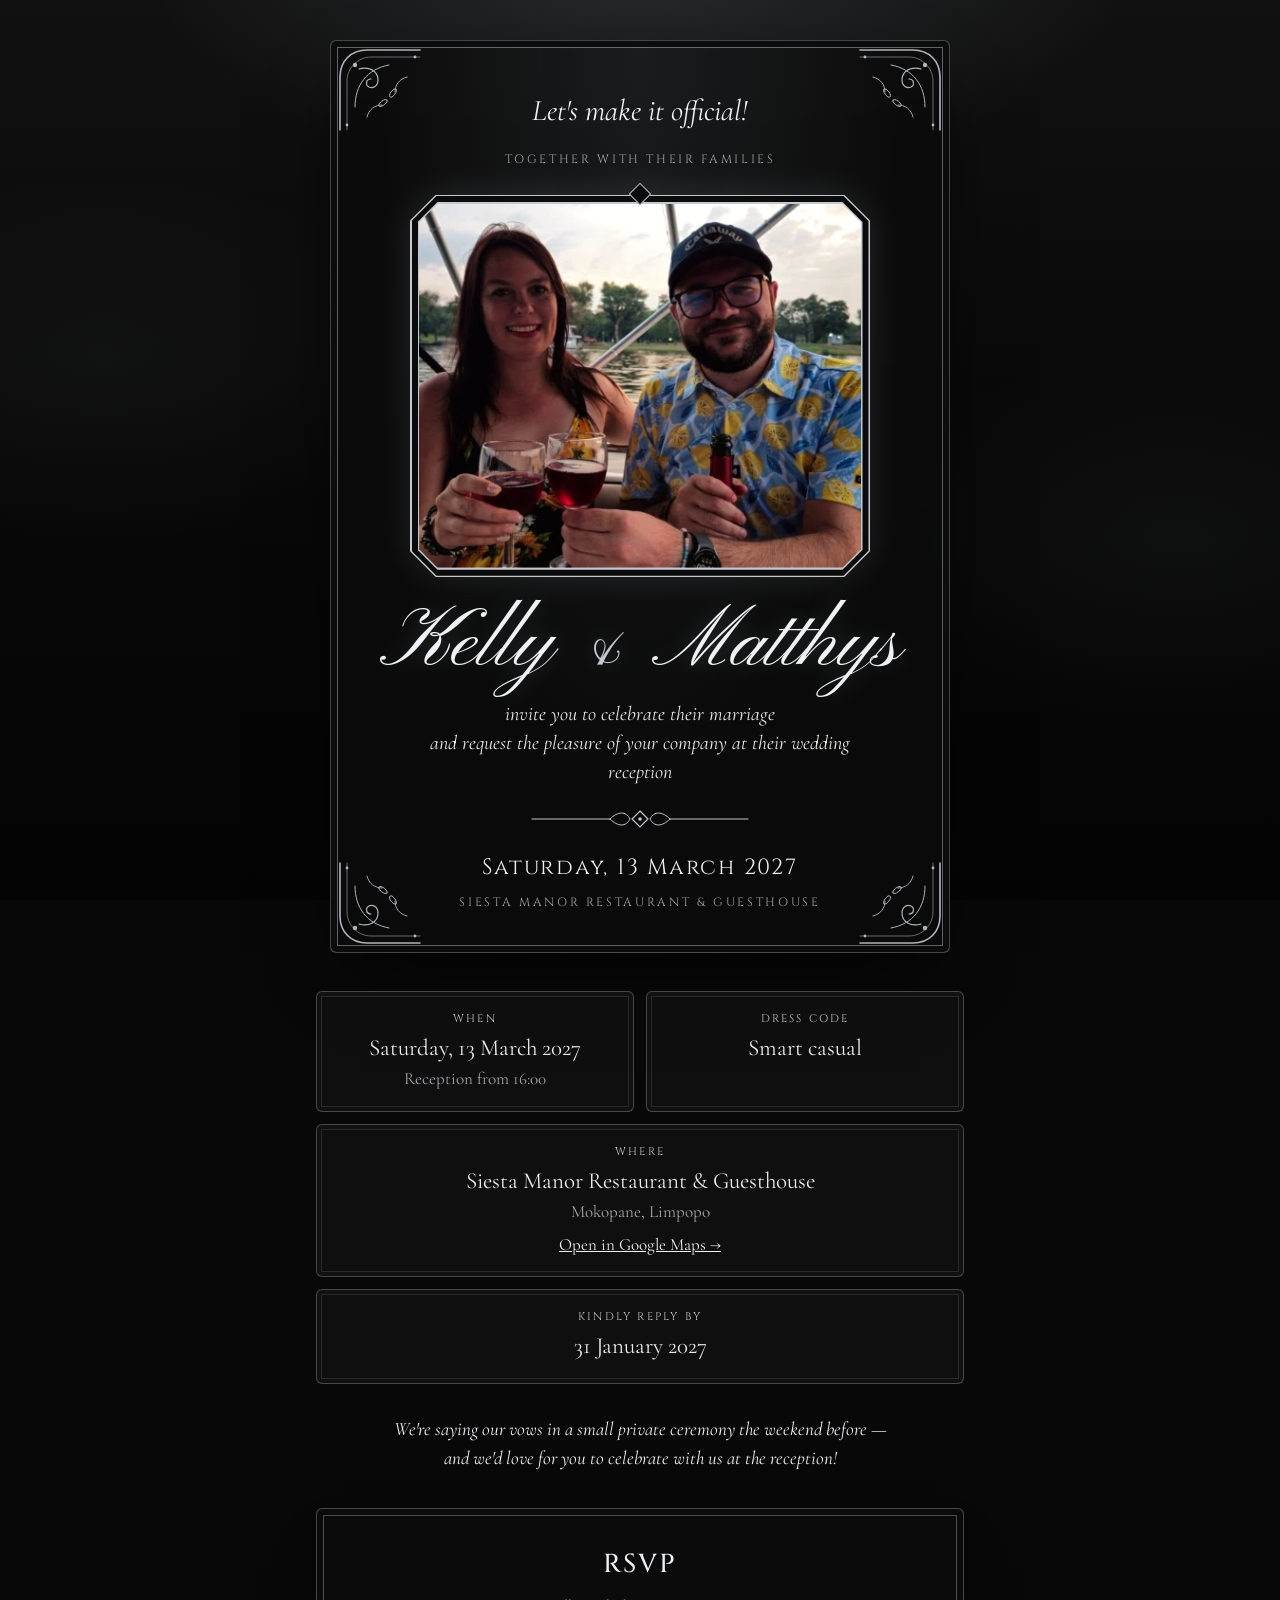
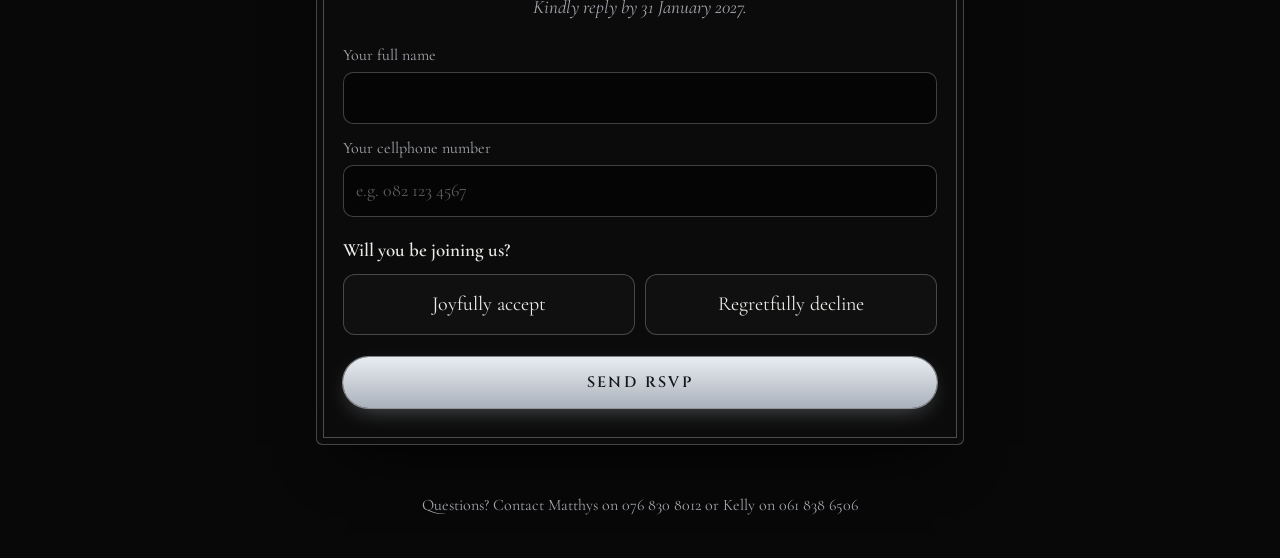
==== commit f6a50664: "silver" ====
--- a/index.html
+++ b/index.html
@@ -12,6 +12,7 @@
 <link rel="stylesheet" href="style.css">
 <link rel="stylesheet" href="theme-fantasy.css">
 <link rel="stylesheet" href="theme-black.css"><!-- black & gold; delete this line for the dark forest-green theme -->
+<link rel="stylesheet" href="theme-silver.css"><!-- silver accents; delete this line to go back to gold -->
 <script src="config.js"></script>
 </head>
 <body>
--- a/theme-silver.css
+++ b/theme-silver.css
@@ -0,0 +1,54 @@
+/* =====================================================================
+   Silver accents — loaded AFTER theme-black.css.
+   Delete the <link ... theme-silver.css> line in index.html to go back to gold.
+   ===================================================================== */
+:root {
+  --ink: #ecebe8;
+  --muted: #a3a6ac;
+  --line: rgba(196, 202, 210, .3);
+  --gold: #c3c9d1;          /* (name kept so all borders & ornaments switch to silver) */
+  --gold-light: #eef1f5;
+  --accent: #c3c9d1;
+  --accent-dark: #c3c9d1;
+}
+
+body {
+  background:
+    radial-gradient(ellipse 55% 35% at 50% -4%, rgba(200, 212, 230, .13), transparent 70%),
+    radial-gradient(ellipse 40% 30% at 8% 40%, rgba(200, 212, 230, .04), transparent 70%),
+    radial-gradient(ellipse 40% 30% at 92% 60%, rgba(200, 212, 230, .04), transparent 70%),
+    linear-gradient(180deg, #111 0%, #080808 50%, #040404 100%);
+  background-attachment: fixed;
+}
+
+/* Fireflies become silvery starlight */
+.fireflies span {
+  background: #f4f7ff;
+  box-shadow: 0 0 6px 2px rgba(220, 230, 255, .8), 0 0 18px 6px rgba(190, 205, 235, .25);
+}
+
+.invite {
+  background:
+    radial-gradient(ellipse at 50% 0%, rgba(200, 212, 230, .08), transparent 60%),
+    rgba(12, 12, 12, .9);
+  box-shadow: inset 0 0 0 6px rgba(8, 8, 8, .95), inset 0 0 0 7px rgba(196, 202, 210, .45), 0 30px 80px -30px #000;
+}
+.portrait { filter: drop-shadow(0 0 18px rgba(210, 222, 240, .12)); }
+.portrait img { filter: saturate(.9) contrast(1.05); }
+.hero h1 { text-shadow: 0 0 24px rgba(230, 236, 245, .22); }
+
+.detail { box-shadow: inset 0 0 0 4px rgba(8, 8, 8, .7), inset 0 0 0 5px rgba(196, 202, 210, .15); }
+.card { box-shadow: inset 0 0 0 6px rgba(8, 8, 8, .95), inset 0 0 0 7px rgba(196, 202, 210, .35), 0 30px 60px -30px #000; }
+
+.choice label:has(input:checked) { background: rgba(196, 202, 210, .1); box-shadow: 0 0 18px rgba(196, 202, 210, .14); }
+input:focus, textarea:focus, select:focus { outline-color: rgba(196, 202, 210, .45); }
+
+.btn {
+  background: linear-gradient(180deg, #e9edf2, #aab1bb); color: #15171a;
+  box-shadow: 0 0 0 1px rgba(240, 244, 250, .5), 0 8px 24px -8px rgba(196, 202, 210, .45);
+}
+.btn:hover { background: linear-gradient(180deg, #f3f6f9, #b9c0c9); }
+.banner { background: rgba(196, 202, 210, .08); }
+.demo-tag { background: var(--gold); color: #15171a; }
+select option { color: #ecebe8; }
+input::placeholder, textarea::placeholder { color: rgba(163, 166, 172, .55); }
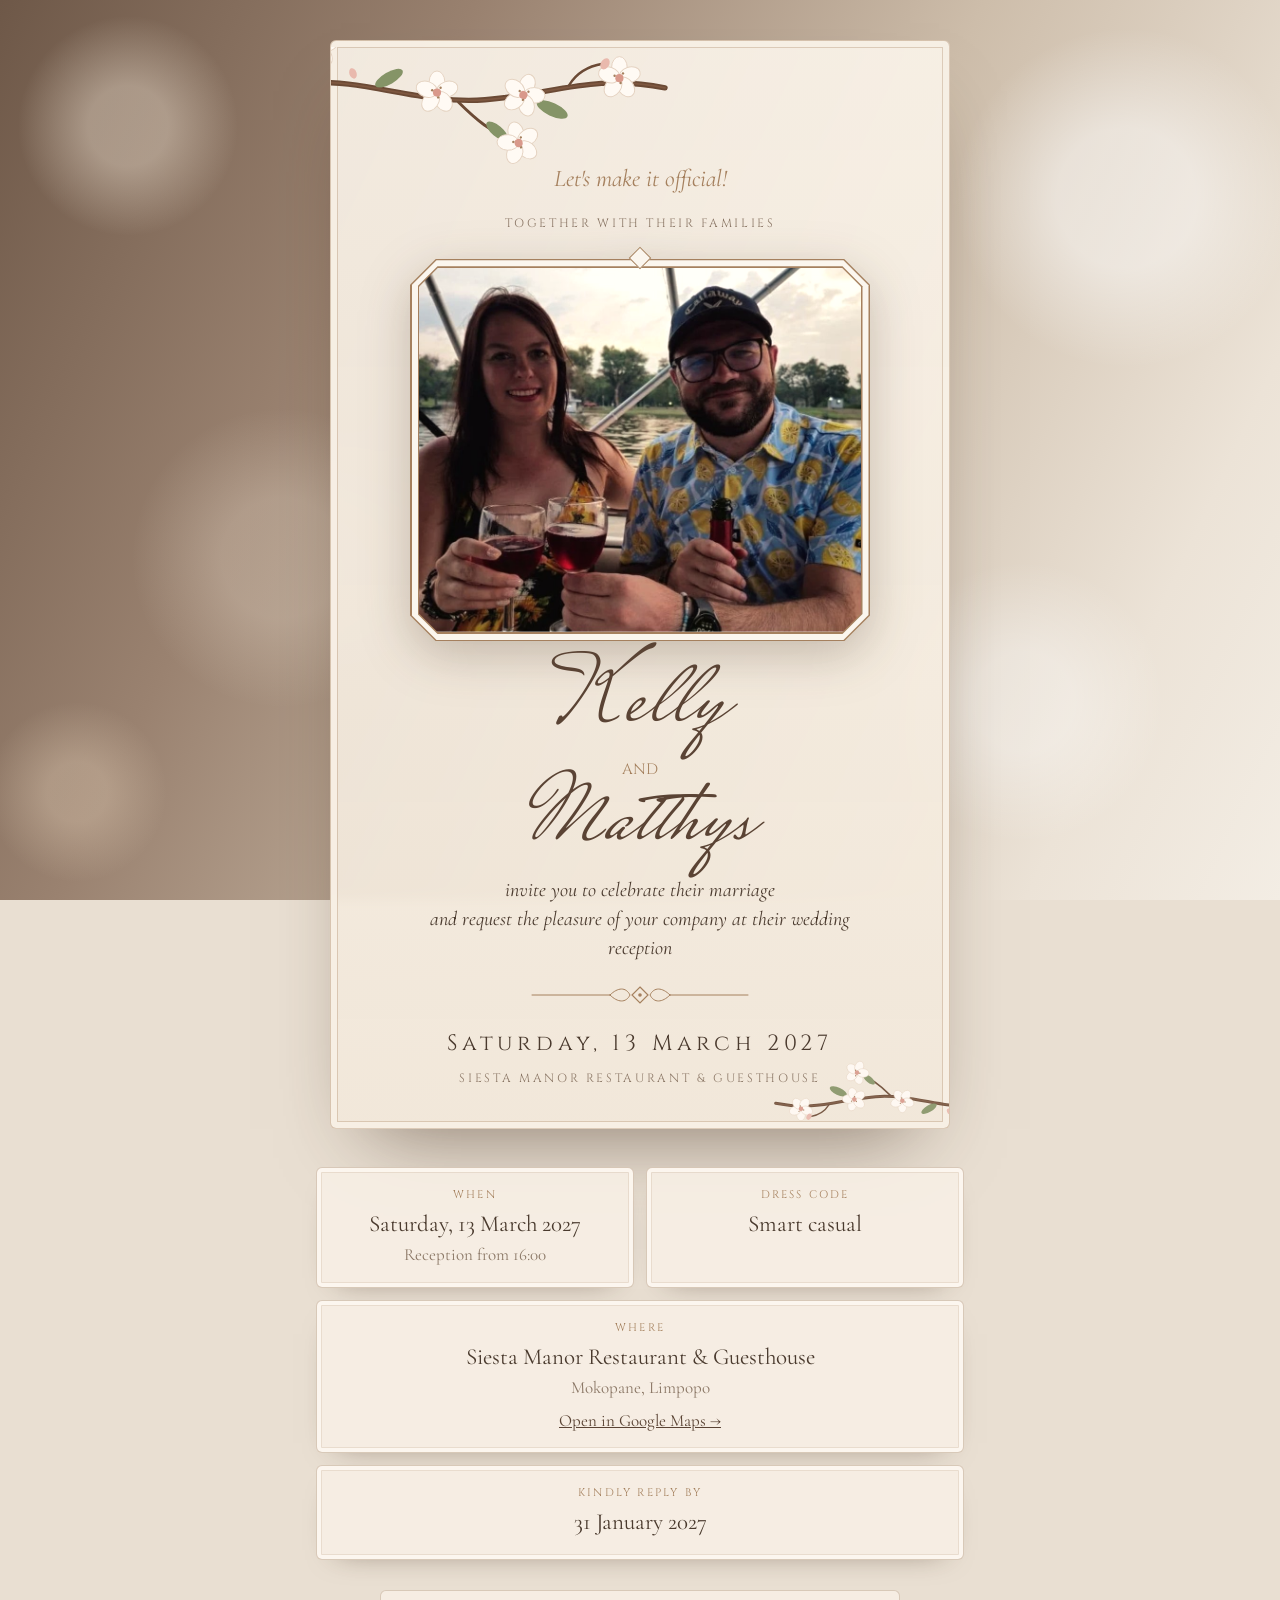
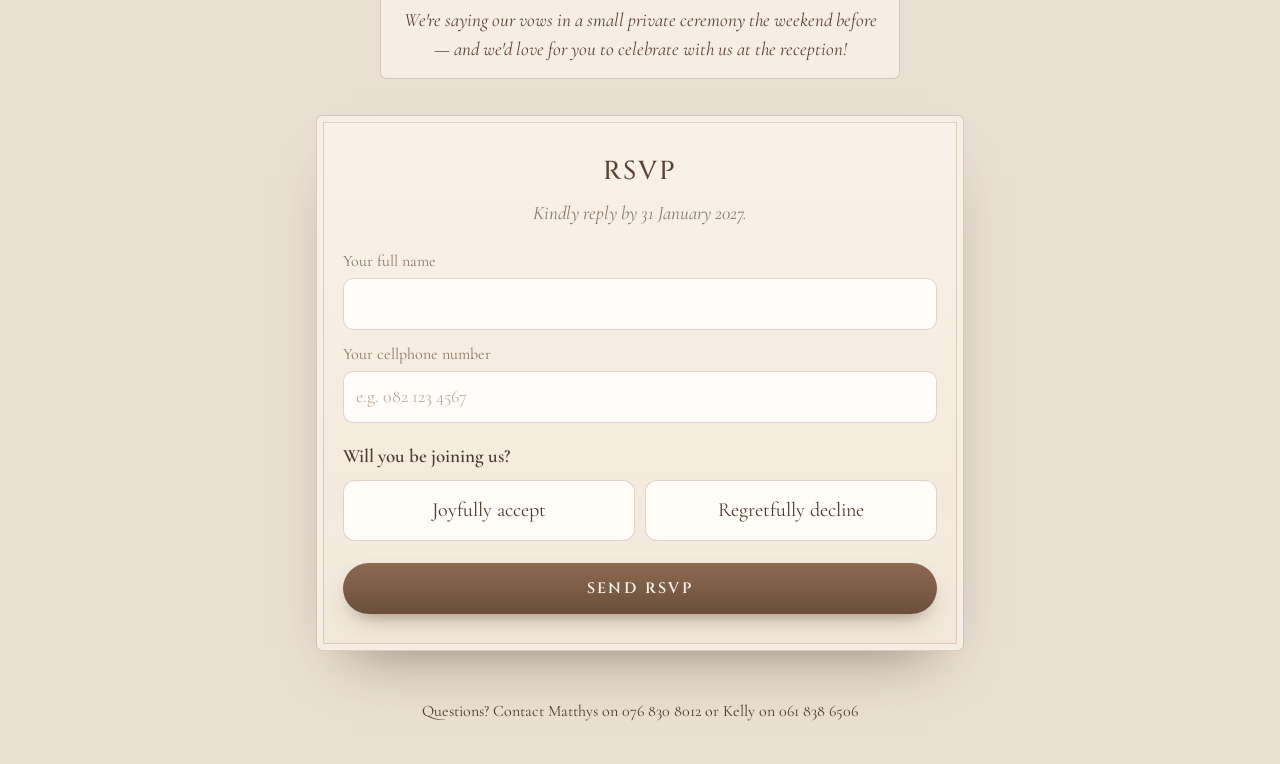
==== commit 512b7287: "new theme" ====
--- a/index.html
+++ b/index.html
@@ -8,11 +8,10 @@
 <link rel="icon" href="favicon.svg" type="image/svg+xml">
 <link rel="preconnect" href="https://fonts.googleapis.com">
 <link rel="preconnect" href="https://fonts.gstatic.com" crossorigin>
-<link href="https://fonts.googleapis.com/css2?family=Cinzel:wght@400;600&family=Cormorant+Garamond:ital,wght@0,400;0,500;0,600;1,400;1,500&family=Pinyon+Script&display=swap" rel="stylesheet">
+<link href="https://fonts.googleapis.com/css2?family=Cinzel:wght@400;600&family=Cormorant+Garamond:ital,wght@0,400;0,500;0,600;1,400;1,500&family=Pinyon+Script&family=Mrs+Saint+Delafield&display=swap" rel="stylesheet">
 <link rel="stylesheet" href="style.css">
 <link rel="stylesheet" href="theme-fantasy.css">
-<link rel="stylesheet" href="theme-black.css"><!-- black & gold; delete this line for the dark forest-green theme -->
-<link rel="stylesheet" href="theme-silver.css"><!-- silver accents; delete this line to go back to gold -->
+<link rel="stylesheet" href="theme-warm.css"><!-- warm blossom theme; ask Claude to switch back to black/silver -->
 <script src="config.js"></script>
 </head>
 <body>
--- a/theme-warm.css
+++ b/theme-warm.css
@@ -0,0 +1,127 @@
+/* =====================================================================
+   Warm blossom theme — soft browns & beiges, signature-script names,
+   a drawn blossom branch. Loaded AFTER theme-fantasy.css.
+   ===================================================================== */
+:root {
+  --bg: #e9dfd2;
+  --paper: rgba(248, 240, 229, .88);
+  --ink: #4a3a2e;            /* espresso */
+  --muted: #8b7766;
+  --line: rgba(140, 105, 75, .28);
+  --gold: #a5805e;           /* bronze (name kept so all lines/ornaments switch) */
+  --gold-light: #5a4334;     /* deep brown for names & headings */
+  --accent: #a5805e;
+  --accent-dark: #a5805e;
+  --danger: #a4493d;
+  --script: "Mrs Saint Delafield", "Pinyon Script", cursive;
+}
+
+html { background: var(--bg); }
+body {
+  color: var(--ink);
+  background:
+    radial-gradient(circle at 10% 14%, rgba(255, 244, 228, .35) 0 40px, transparent 110px),
+    radial-gradient(circle at 22% 62%, rgba(255, 244, 228, .22) 0 60px, transparent 150px),
+    radial-gradient(circle at 88% 22%, rgba(255, 255, 255, .45) 0 70px, transparent 170px),
+    radial-gradient(circle at 80% 78%, rgba(255, 255, 255, .35) 0 50px, transparent 140px),
+    radial-gradient(circle at 6% 88%, rgba(255, 236, 210, .25) 0 30px, transparent 90px),
+    linear-gradient(115deg, #6e5848 0%, #9a8270 28%, #cdbdaa 58%, #ece3d7 85%, #f3ede4 100%);
+  background-attachment: fixed;
+}
+body::before { display: none; }         /* no tree line */
+.corner { display: none; }              /* no corner swirls */
+
+/* Sparkles become soft warm bokeh glints */
+.fireflies span {
+  width: 7px; height: 7px;
+  background: rgba(255, 246, 228, .95);
+  box-shadow: 0 0 10px 4px rgba(255, 240, 215, .55), 0 0 26px 10px rgba(255, 228, 190, .22);
+}
+
+/* ---------- Invitation card ---------- */
+.invite {
+  overflow: hidden;
+  padding-top: 118px;
+  background: linear-gradient(180deg, rgba(250, 243, 233, .92), rgba(242, 232, 218, .9));
+  border-color: rgba(165, 128, 94, .35);
+  box-shadow:
+    inset 0 0 0 6px rgba(250, 243, 233, .9),
+    inset 0 0 0 7px rgba(165, 128, 94, .32),
+    0 40px 80px -40px rgba(60, 40, 25, .6);
+  backdrop-filter: blur(6px);
+}
+/* Blossom branch drawn across the top-left, and a small sprig bottom-right */
+.invite::before, .invite::after {
+  content: ""; position: absolute; pointer-events: none; z-index: 0;
+  background: url("data:image/svg+xml;utf8,<svg xmlns='http://www.w3.org/2000/svg' viewBox='0 0 300 150'><g fill='none' stroke-linecap='round'><path d='M-10 30C40 26 85 48 140 44S230 22 290 34' stroke='%236b4a35' stroke-width='4.5'/><path d='M-10 30C40 26 85 48 140 44S230 22 290 34' stroke='%238a6248' stroke-width='1.5' opacity='.6'/><path d='M118 46c14 14 28 26 46 32' stroke='%236b4a35' stroke-width='2.4'/><path d='M210 32c6-10 16-16 28-18' stroke='%236b4a35' stroke-width='2'/></g><g fill='%23859467'><ellipse cx='60' cy='26' rx='13' ry='5' transform='rotate(-30 60 26)'/><ellipse cx='196' cy='52' rx='14' ry='5.5' transform='rotate(25 196 52)'/><ellipse cx='150' cy='70' rx='11' ry='4.5' transform='rotate(40 150 70)'/></g><g id='b'><g fill='%23fffaf4' stroke='%23e5d3c2' stroke-width='.8'><ellipse cx='0' cy='-9' rx='6.5' ry='9'/><ellipse cx='0' cy='-9' rx='6.5' ry='9' transform='rotate(72)'/><ellipse cx='0' cy='-9' rx='6.5' ry='9' transform='rotate(144)'/><ellipse cx='0' cy='-9' rx='6.5' ry='9' transform='rotate(216)'/><ellipse cx='0' cy='-9' rx='6.5' ry='9' transform='rotate(288)'/></g><circle r='3.4' fill='%23d9998b'/><g fill='%23a5805e'><circle cx='3' cy='-4' r='1'/><circle cx='-4' cy='-2' r='1'/><circle cx='1' cy='4' r='1'/></g></g><use href='%23b' x='100' y='38'/><use href='%23b' x='172' y='40' transform='rotate(20 172 40)'/><use href='%23b' x='168' y='80' transform='rotate(-15 168 80)'/><use href='%23b' x='252' y='26'/><g fill='%23e9b9ad'><ellipse cx='240' cy='14' rx='3.5' ry='5' transform='rotate(30 240 14)'/><ellipse cx='30' cy='22' rx='3' ry='4.5' transform='rotate(-20 30 22)'/></g></svg>") no-repeat center / contain;
+}
+.invite::before { top: 6px; left: -14px; width: 70%; max-width: 360px; aspect-ratio: 2 / 1; }
+.invite::after  { bottom: 2px; right: -20px; width: 38%; max-width: 200px; aspect-ratio: 2 / 1; transform: scale(-1, -1); opacity: .9; }
+.invite > * { position: relative; z-index: 1; }
+
+.verse { color: var(--gold); font-size: 24px; }
+.eyebrow { color: var(--muted); }
+.hero h1 {
+  color: var(--gold-light); text-shadow: none; white-space: normal;
+  font-size: clamp(58px, 15vw, 96px); line-height: .95; margin: 14px 0 6px;
+}
+.hero h1 .amp {
+  display: block; font-family: var(--display); font-size: 14px; letter-spacing: .3em;
+  color: var(--gold); margin: 10px 0 2px; padding: 0;
+}
+.hero h1 .amp { font-size: 0; }
+.hero h1 .amp::after { content: "and"; font-size: 15px; text-transform: uppercase; }
+.invite-text { color: var(--ink); }
+.hero .date { color: var(--ink); letter-spacing: .22em; }
+
+.portrait { filter: drop-shadow(0 14px 24px rgba(60, 40, 25, .25)); }
+.portrait .pf-gap, .portrait .gem { background: #fbf6ee; }
+.portrait img { filter: saturate(.92) contrast(1.02) sepia(.14); }
+
+/* ---------- Details ---------- */
+.detail {
+  background: var(--paper);
+  box-shadow: inset 0 0 0 4px rgba(255, 251, 245, .85), inset 0 0 0 5px rgba(165, 128, 94, .16), 0 12px 30px -22px rgba(60, 40, 25, .6);
+}
+.detail .label { color: var(--gold); }
+.detail .value { color: var(--ink); }
+.note { color: var(--gold-light); background: var(--paper); border: 1px solid var(--line); border-radius: 6px; padding: 14px 18px; }
+footer { color: var(--ink); }
+
+/* ---------- RSVP card ---------- */
+.card {
+  background: linear-gradient(180deg, rgba(250, 243, 233, .93), rgba(242, 232, 218, .92));
+  box-shadow: inset 0 0 0 6px rgba(250, 243, 233, .9), inset 0 0 0 7px rgba(165, 128, 94, .3), 0 30px 60px -35px rgba(60, 40, 25, .6);
+  backdrop-filter: blur(6px);
+}
+.card h2 { color: var(--gold-light); }
+legend, .q { color: var(--ink); }
+
+.choice label { background: #fffcf7; color: var(--ink); }
+.choice input:checked + span { color: var(--gold-light); }
+.choice label:has(input:checked) { background: rgba(165, 128, 94, .1); border-color: var(--gold); box-shadow: 0 0 0 1px rgba(165, 128, 94, .25); }
+.checks label { background: #fffcf7; }
+
+input[type=text], input[type=number], input[type=email], input[type=tel], textarea, select {
+  background: #fffdf9; color: var(--ink); border-color: rgba(140, 105, 75, .28);
+}
+input::placeholder, textarea::placeholder { color: rgba(139, 119, 102, .6); }
+input:focus, textarea:focus, select:focus { outline: 2px solid rgba(165, 128, 94, .35); border-color: var(--gold); }
+select option { background: #fffdf9; color: var(--ink); }
+
+.btn {
+  background: linear-gradient(180deg, #8c6a50, #6b4f3b); color: #fbf5ec;
+  box-shadow: 0 10px 24px -12px rgba(60, 40, 25, .7);
+}
+.btn:hover { background: linear-gradient(180deg, #997559, #765844); }
+.btn.ghost { background: transparent; color: var(--gold-light); border-color: var(--gold); }
+.banner { background: rgba(165, 128, 94, .08); color: var(--gold-light); }
+.thanks .big { color: var(--gold-light); }
+.error { color: var(--danger); }
+.demo-tag { background: var(--ink); color: #fff; }
+
+@media (max-width: 480px) {
+  .invite { padding-top: 96px; }
+  .invite::before { width: 85%; }
+  .hero .date { font-size: 19px; letter-spacing: .1em; }
+}
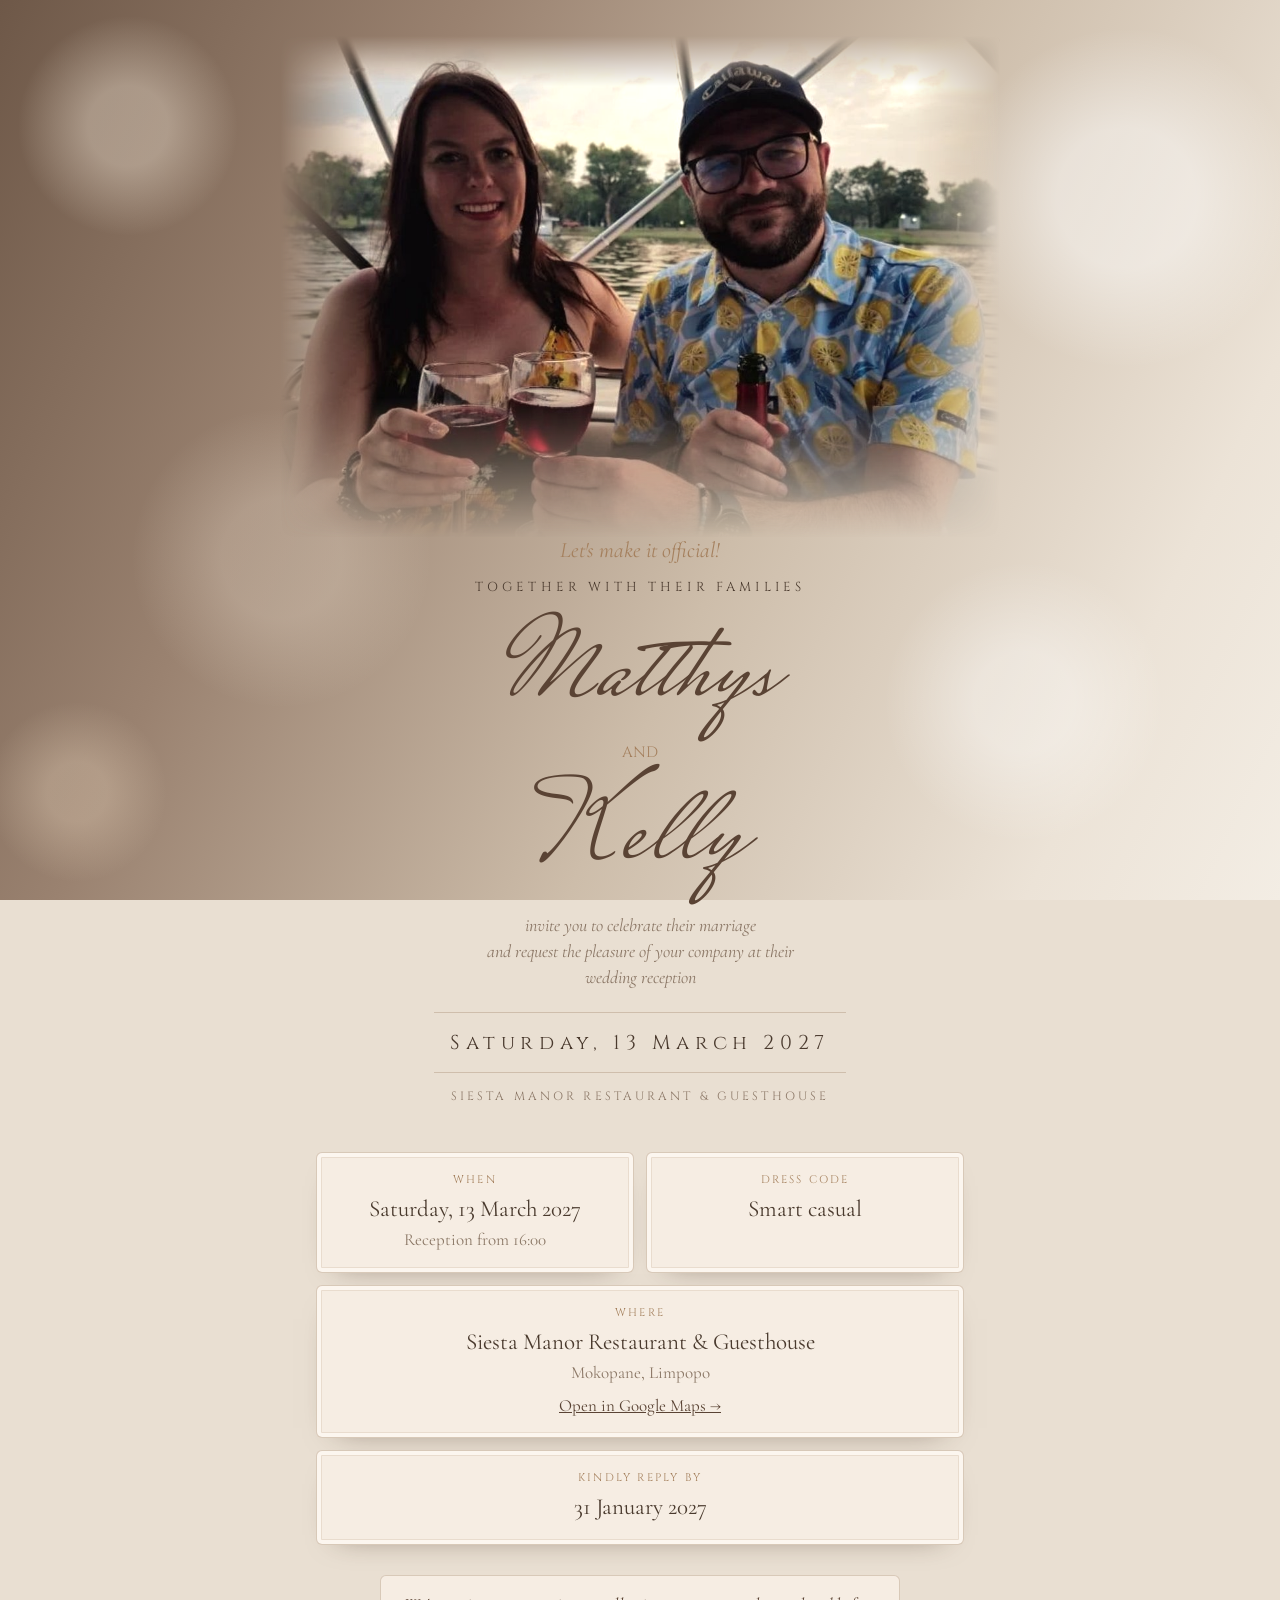
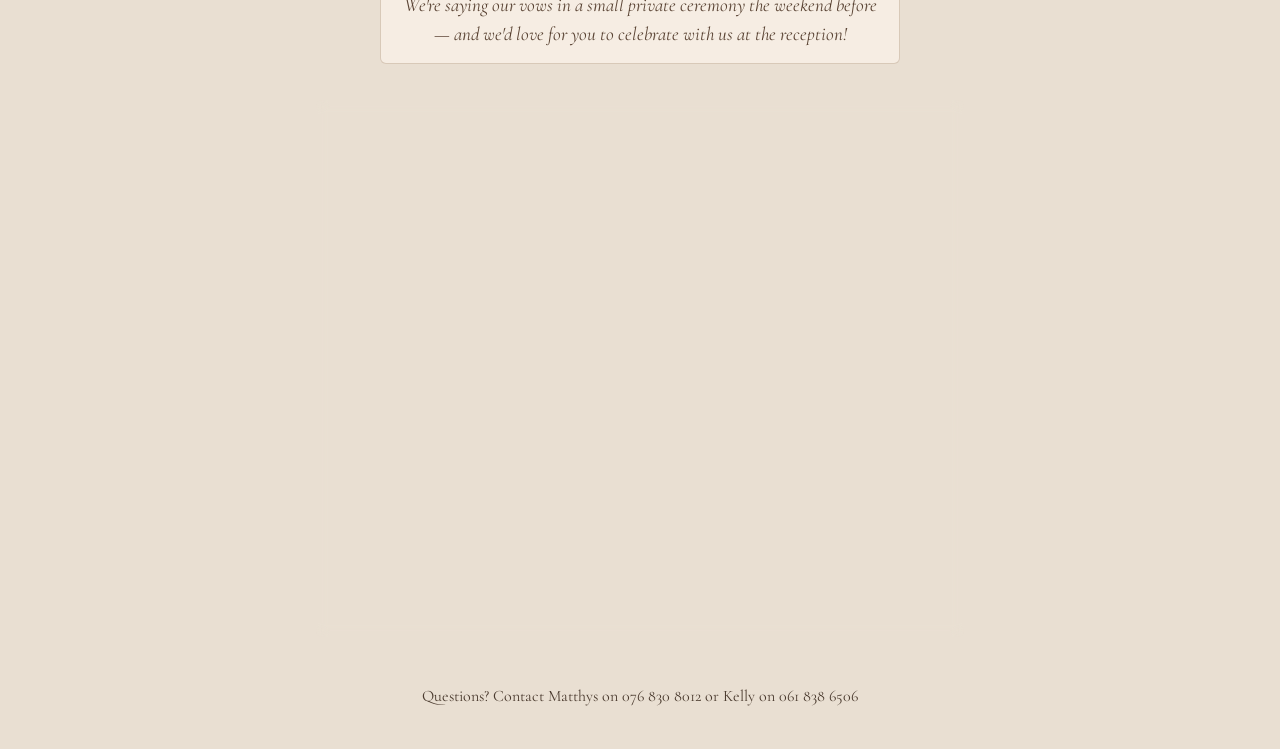
==== commit 978aea46: "new theme" ====
--- a/index.html
+++ b/index.html
@@ -42,7 +42,7 @@
     <svg class="corner br" viewBox="0 0 86 86" fill="none" stroke="currentColor" stroke-linecap="round"><use href="#flourish"/></svg>
     <p class="verse" id="verse"></p>
     <div class="eyebrow">Together with their families</div>
-    <figure class="portrait"><span class="gem"></span><div class="pf"><div class="pf-gap"><div class="pf"><img src="couple.jpg" alt="Kelly and Matthys" width="1100" height="767"></div></div></div></figure>
+    <figure class="portrait"><span class="gem"></span><div class="pf"><div class="pf-gap"><div class="pf"><img src="couple.jpg" alt="Matthys and Kelly" width="1100" height="767"></div></div></div></figure>
     <h1 id="couple"></h1>
     <p class="invite-text">invite you to celebrate their marriage<br>and request the pleasure of your company at their wedding reception</p>
     <svg class="ornament" viewBox="0 0 220 24" fill="none" stroke="currentColor" stroke-linecap="round" aria-hidden="true">
--- a/theme-warm.css
+++ b/theme-warm.css
@@ -125,3 +125,83 @@
   .invite::before { width: 85%; }
   .hero .date { font-size: 19px; letter-spacing: .1em; }
 }
+
+/* =====================================================================
+   Editorial hero — no card: the photo melts into the background and the
+   names sit beside it (desktop) or beneath it (phone).
+   ===================================================================== */
+.hero { padding: 48px 16px 24px; }
+.invite {
+  max-width: 1120px; padding: 0; border: 0; border-radius: 0;
+  background: none; box-shadow: none; backdrop-filter: none; overflow: visible;
+  display: grid; grid-template-columns: minmax(0, 1.2fr) minmax(0, 1fr);
+  column-gap: 48px; align-items: center; align-content: center;
+}
+.invite::before, .invite::after, .portrait .gem, .ornament { display: none; }
+.invite > :not(.portrait) { grid-column: 2; }
+
+.portrait {
+  grid-column: 1; grid-row: 1 / span 7; margin: 0; width: 100%; filter: none;
+}
+.portrait .pf, .portrait .pf-gap { padding: 0; background: none; clip-path: none; }
+.portrait img {
+  clip-path: none; aspect-ratio: auto; border-radius: 4px;
+  filter: saturate(.9) contrast(1.02) sepia(.18) brightness(1.02);
+  -webkit-mask-image:
+    linear-gradient(to right, #000 62%, transparent 100%),
+    linear-gradient(to bottom, transparent 0, #000 14%, #000 84%, transparent 100%);
+  -webkit-mask-composite: source-in;
+  mask-image:
+    linear-gradient(to right, #000 62%, transparent 100%),
+    linear-gradient(to bottom, transparent 0, #000 14%, #000 84%, transparent 100%);
+  mask-composite: intersect;
+}
+
+.verse { font-size: 22px; margin: 0 0 18px; color: var(--gold); }
+.invite .eyebrow:not(.venue-line) { font-size: 13px; letter-spacing: .32em; color: var(--ink); }
+.hero h1 { font-size: clamp(64px, 8vw, 118px); margin: 34px 0 10px; }
+.hero h1 .amp { margin: 4px 0 0; }
+.invite-text { font-size: 18px; max-width: 360px; margin: 6px auto 22px; color: var(--muted); }
+.hero .date {
+  font-family: var(--display); font-size: 20px; letter-spacing: .28em; color: var(--ink);
+  padding: 14px 0; border-top: 1px solid var(--line); border-bottom: 1px solid var(--line);
+  max-width: 420px; margin: 0 auto;
+}
+.hero .venue-line { margin-top: 14px; font-size: 12px; letter-spacing: .26em; color: var(--muted); }
+
+/* Photo on top at every screen size */
+@media all {
+  .hero { padding: 0 0 12px; }
+  .invite { display: flex; flex-direction: column; }
+  .portrait { order: -1; margin: 0 0 4px; }
+  .invite .eyebrow:not(.venue-line) { font-size: 11px; letter-spacing: .22em; }
+  .hero h1 { margin-top: 22px; }
+  .portrait img {
+    border-radius: 0;
+    -webkit-mask-image: linear-gradient(to bottom, #000 70%, transparent 100%);
+    mask-image: linear-gradient(to bottom, #000 70%, transparent 100%);
+  }
+  .verse { margin: -6px 0 12px; }
+  .invite > :not(.portrait) { padding-left: 16px; padding-right: 16px; }
+  .hero h1 { font-size: clamp(62px, 19vw, 96px); }
+  .hero .date { font-size: 15px; letter-spacing: .12em; margin: 0 16px; }
+}
+
+/* Larger screens: centred column, photo fades out at the sides and bottom */
+@media (min-width: 821px) {
+  .hero { padding: 36px 16px 16px; }
+  .invite { max-width: 720px; margin: 0 auto; }
+  .portrait img {
+    border-radius: 6px;
+    -webkit-mask-image: linear-gradient(to right, transparent 0, #000 12%, #000 88%, transparent 100%), linear-gradient(to bottom, transparent 0, #000 10%, #000 72%, transparent 100%);
+    -webkit-mask-composite: source-in;
+    mask-image: linear-gradient(to right, transparent 0, #000 12%, #000 88%, transparent 100%), linear-gradient(to bottom, transparent 0, #000 10%, #000 72%, transparent 100%);
+    mask-composite: intersect;
+  }
+  .invite .eyebrow:not(.venue-line) { font-size: 13px; letter-spacing: .32em; }
+  .hero h1 { font-size: clamp(72px, 9vw, 120px); margin-top: 26px; }
+  .hero .date { font-size: 20px; letter-spacing: .28em; margin: 0 auto; }
+}
+
+/* breathing room so "AND" never touches the script capitals */
+.hero h1 .amp { margin: 14px 0 26px; }
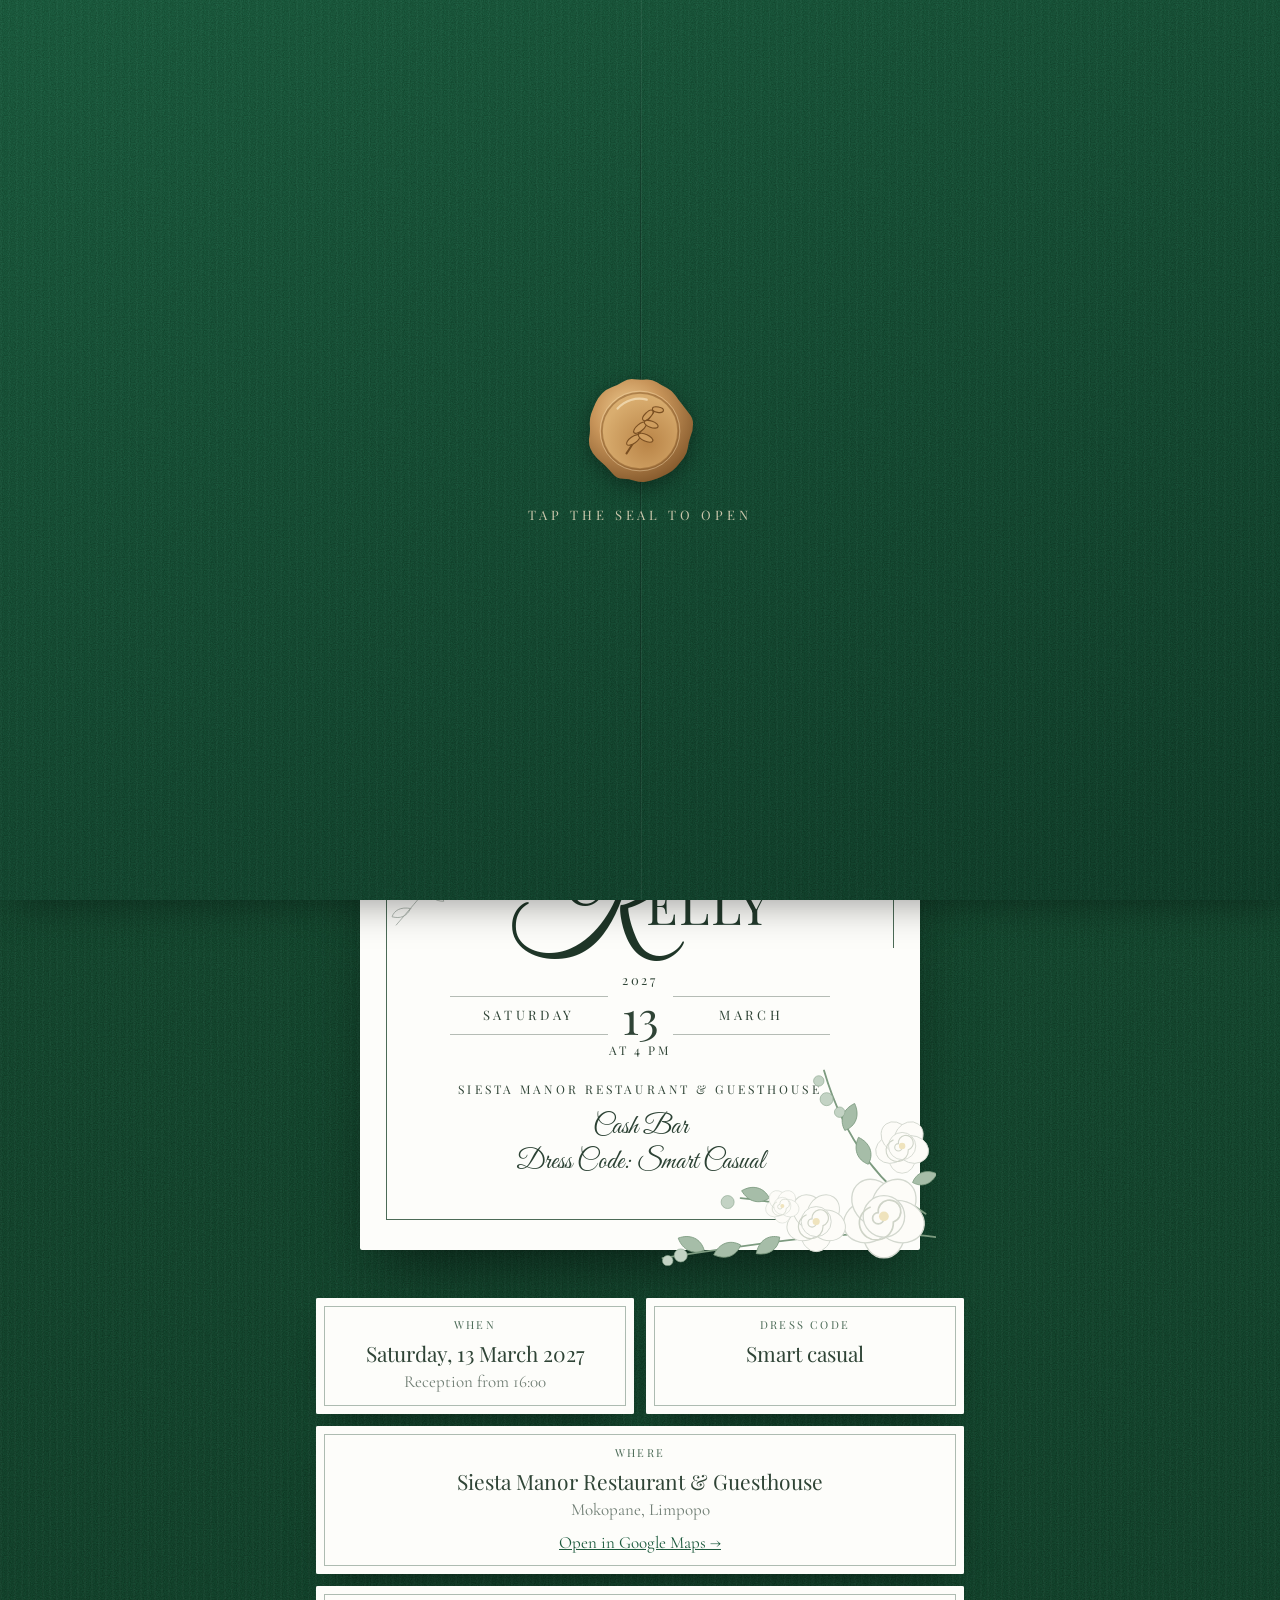
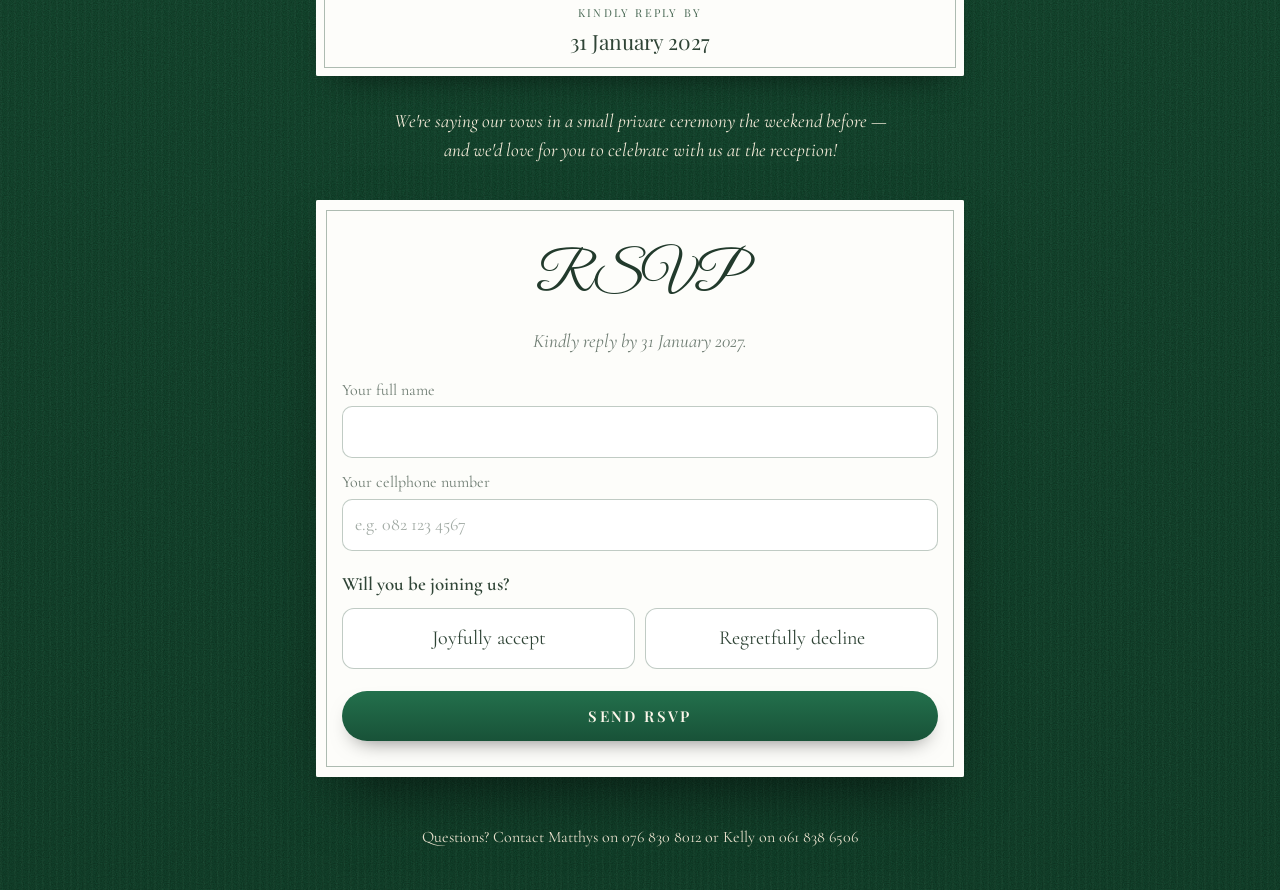
==== commit ce83db74: "theme" ====
--- a/index.html
+++ b/index.html
@@ -8,51 +8,84 @@
 <link rel="icon" href="favicon.svg" type="image/svg+xml">
 <link rel="preconnect" href="https://fonts.googleapis.com">
 <link rel="preconnect" href="https://fonts.gstatic.com" crossorigin>
-<link href="https://fonts.googleapis.com/css2?family=Cinzel:wght@400;600&family=Cormorant+Garamond:ital,wght@0,400;0,500;0,600;1,400;1,500&family=Pinyon+Script&family=Mrs+Saint+Delafield&display=swap" rel="stylesheet">
+<link href="https://fonts.googleapis.com/css2?family=Cinzel:wght@400;600&family=Cormorant+Garamond:ital,wght@0,400;0,500;0,600;1,400;1,500&family=Pinyon+Script&family=Great+Vibes&family=Playfair+Display:wght@400;500&display=swap" rel="stylesheet">
 <link rel="stylesheet" href="style.css">
 <link rel="stylesheet" href="theme-fantasy.css">
-<link rel="stylesheet" href="theme-warm.css"><!-- warm blossom theme; ask Claude to switch back to black/silver -->
+<link rel="stylesheet" href="theme-emerald.css"><!-- emerald & white roses, matches the printed invitation -->
 <script src="config.js"></script>
 </head>
 <body>
 
 <svg width="0" height="0" style="position:absolute" aria-hidden="true">
   <defs>
-    <g id="flourish">
-      <path d="M3 83V30C3 14 14 3 30 3h53" stroke-width="1.6"/>
-      <path d="M10 83V34c0-13 11-24 24-24h49" stroke-width=".8" opacity=".7"/>
-      <path d="M18 60c0-22 12-38 34-42" stroke-width="1"/>
-      <path d="M22 22c10-3 19 2 19 11 0 6-5 9-9 7s-3-8 2-8" stroke-width="1.2"/>
-      <path d="M30 70c2-8 8-12 15-12M70 30c-8 2-12 8-12 15" stroke-width=".9"/>
-      <ellipse cx="46" cy="56" rx="5" ry="2.2" transform="rotate(-35 46 56)" stroke-width=".9"/>
-      <ellipse cx="56" cy="46" rx="5" ry="2.2" transform="rotate(-55 56 46)" stroke-width=".9"/>
-      <circle cx="18" cy="18" r="2.2" fill="currentColor" stroke="none"/>
-      <circle cx="78" cy="10" r="1.4" fill="currentColor" stroke="none"/>
-      <circle cx="10" cy="78" r="1.4" fill="currentColor" stroke="none"/>
+    <g id="rose">
+      <g fill="#fdfcf8" stroke="#d3d8cf" stroke-width=".7">
+        <ellipse cx="0" cy="-9" rx="11" ry="13"/><ellipse cx="0" cy="-9" rx="11" ry="13" transform="rotate(72)"/>
+        <ellipse cx="0" cy="-9" rx="11" ry="13" transform="rotate(144)"/><ellipse cx="0" cy="-9" rx="11" ry="13" transform="rotate(216)"/>
+        <ellipse cx="0" cy="-9" rx="11" ry="13" transform="rotate(288)"/>
+        <circle r="11"/>
+      </g>
+      <path d="M0 -1a3 3 0 1 1 3 3a6 6 0 1 1-8-5a9 9 0 1 1 12 8" fill="none" stroke="#cfd4c8" stroke-width=".9"/>
+      <circle r="2.6" fill="#efe3bd"/>
+    </g>
+    <path id="leaf" d="M0 0C6-7 15-7 22 0C15 7 6 7 0 0Z"/>
+    <g id="bouquet">
+      <g fill="none" stroke="#7d9b80" stroke-width="1.4" stroke-linecap="round">
+        <path d="M0 22C50 30 120 20 210 6"/><path d="M8 40C40 60 70 95 86 150"/><path d="M60 26C90 40 120 50 150 52"/>
+      </g>
+      <g fill="#a6bda8" stroke="#7d9b80" stroke-width=".6">
+        <use href="#leaf" transform="translate(150 16) rotate(-20)"/><use href="#leaf" transform="translate(178 12) rotate(25)"/>
+        <use href="#leaf" transform="translate(120 22) rotate(-35)"/><use href="#leaf" transform="translate(52 78) rotate(70)"/>
+        <use href="#leaf" transform="translate(70 104) rotate(110)"/><use href="#leaf" transform="translate(128 52) rotate(15)"/>
+        <use href="#leaf" transform="translate(18 64) rotate(160) scale(.9)"/>
+      </g>
+      <g fill="#c3d3c4" stroke="#8fa992" stroke-width=".5">
+        <circle cx="196" cy="8" r="5"/><circle cx="206" cy="4" r="4"/><circle cx="160" cy="49" r="5"/><circle cx="84" cy="128" r="5"/>
+        <circle cx="90" cy="142" r="4"/><circle cx="74" cy="118" r="4"/>
+      </g>
+      <use href="#rose" transform="translate(40 38) scale(1.45)"/>
+      <use href="#rose" transform="translate(92 34) scale(1.05)"/>
+      <use href="#rose" transform="translate(26 92) scale(.95)"/>
+      <use href="#rose" transform="translate(118 46) scale(.6)"/>
+    </g>
+    <g id="lineRose" fill="none" stroke="#9aa59c" stroke-width=".9" stroke-linecap="round">
+      <path d="M0 0c6-10 20-10 24 0c4 10-6 18-12 16c-8-2-12-8-12-16z"/><path d="M6 2c2-6 10-6 12 0c2 5-3 9-6 8"/>
+      <path d="M-4 6c-4 8 2 18 14 20c12 2 22-6 22-16"/><path d="M12 26c0 20-2 40-8 60"/>
+      <path d="M10 46c-8-6-18-4-22 2c8 4 16 4 22-2z"/><path d="M8 62c8-6 18-4 22 2c-8 4-16 4-22-2z"/>
+    </g>
+    <g id="lineSprig" fill="none" stroke="#9aa59c" stroke-width=".9" stroke-linecap="round">
+      <path d="M0 60C14 44 30 24 52 0"/>
+      <path d="M14 44c-10-2-16 2-18 8c8 2 14 0 18-8zM24 32c-2-10 2-16 8-18c2 8 0 14-8 18zM30 26c10 0 15 5 16 11c-8 0-13-4-16-11zM40 14c0-9 5-13 11-14c0 8-4 12-11 14z"/>
     </g>
   </defs>
 </svg>
 <div class="fireflies" id="fireflies" aria-hidden="true"></div>
 
+<div class="envelope" id="envelope" hidden>
+  <button class="seal env-seal" id="sealBtn" type="button" aria-label="Open the invitation"><svg viewBox="0 0 100 100" aria-hidden="true"><defs><radialGradient id="sg" cx="38%" cy="32%" r="75%"><stop offset="0" stop-color="#f1cf94"/><stop offset=".45" stop-color="#c8955a"/><stop offset="1" stop-color="#7f5428"/></radialGradient><radialGradient id="sg2" cx="60%" cy="65%" r="60%"><stop offset="0" stop-color="#b98447"/><stop offset="1" stop-color="#d9ad6f"/></radialGradient></defs><path d="M96.8 50.0 Q96.8 50.0 95.1 54.9 Q93.3 59.9 92.7 65.1 Q92.0 70.2 88.9 74.4 Q85.7 78.5 82.3 82.3 Q78.8 86.1 74.2 88.5 Q69.7 90.9 64.9 92.7 Q60.2 94.5 55.1 95.3 Q50.0 96.0 45.1 94.4 Q40.2 92.9 34.8 92.7 Q29.5 92.6 26.0 88.6 Q22.5 84.5 19.0 81.0 Q15.4 77.6 11.4 74.0 Q7.4 70.5 5.6 65.5 Q3.8 60.6 4.7 55.3 Q5.7 50.0 5.2 44.8 Q4.8 39.7 6.4 34.7 Q8.1 29.8 10.3 24.9 Q12.5 20.1 16.3 16.3 Q20.1 12.5 25.2 10.7 Q30.2 9.0 34.8 6.0 Q39.3 3.1 44.6 3.8 Q50.0 4.4 55.3 4.0 Q60.6 3.6 65.1 6.5 Q69.6 9.4 74.1 11.7 Q78.7 14.0 81.7 18.2 Q84.6 22.4 87.7 26.4 Q90.7 30.4 94.2 34.8 Q97.8 39.1 97.3 44.5Z" fill="url(#sg)"/><circle cx="50" cy="50" r="34" fill="url(#sg2)" stroke="#8a5d2c" stroke-opacity=".55" stroke-width="1.6"/><circle cx="50" cy="50" r="35.6" fill="none" stroke="#f6dcae" stroke-opacity=".5" stroke-width=".8"/><g stroke="#7a4f22" stroke-linecap="round" fill="#cf9e5f"><path d="M38 70 C46 58 52 46 64 30" fill="none" stroke-width="1.8"/><ellipse cx="44" cy="58" rx="7" ry="3" transform="rotate(-35 44 58)" stroke-width="1"/><ellipse cx="55" cy="56" rx="7" ry="3" transform="rotate(25 55 56)" stroke-width="1"/><ellipse cx="50" cy="47" rx="7" ry="3" transform="rotate(-40 50 47)" stroke-width="1"/><ellipse cx="60" cy="44" rx="6.5" ry="2.8" transform="rotate(20 60 44)" stroke-width="1"/><ellipse cx="57" cy="36" rx="6" ry="2.6" transform="rotate(-45 57 36)" stroke-width="1"/><ellipse cx="66" cy="31" rx="5" ry="2.4" transform="rotate(10 66 31)" stroke-width="1"/></g><path d="M30 30 A26 26 0 0 1 56 22" stroke="#fff3d6" stroke-opacity=".55" stroke-width="2" fill="none" stroke-linecap="round"/></svg></button>
+  <p class="env-hint">Tap the seal to open</p>
+</div>
+
 <header class="hero">
+  <figure class="hero-photo"><img src="couple.jpg" alt="Matthys and Kelly" width="1100" height="767"></figure>
   <div class="invite">
-    <svg class="corner tl" viewBox="0 0 86 86" fill="none" stroke="currentColor" stroke-linecap="round"><use href="#flourish"/></svg>
-    <svg class="corner tr" viewBox="0 0 86 86" fill="none" stroke="currentColor" stroke-linecap="round"><use href="#flourish"/></svg>
-    <svg class="corner bl" viewBox="0 0 86 86" fill="none" stroke="currentColor" stroke-linecap="round"><use href="#flourish"/></svg>
-    <svg class="corner br" viewBox="0 0 86 86" fill="none" stroke="currentColor" stroke-linecap="round"><use href="#flourish"/></svg>
+    <span class="bracket tr" aria-hidden="true"></span><span class="bracket bl" aria-hidden="true"></span>
+    <svg class="flora tl" viewBox="0 0 215 155" aria-hidden="true"><use href="#bouquet"/></svg>
+    <svg class="flora br" viewBox="0 0 215 155" aria-hidden="true"><use href="#bouquet"/></svg>
+    <svg class="lineart rose-tr" viewBox="-14 -4 50 92" aria-hidden="true"><use href="#lineRose"/></svg>
+    <svg class="lineart sprig-l" viewBox="-6 -2 60 64" aria-hidden="true"><use href="#lineSprig"/></svg>
+    <div class="seal card-seal" aria-hidden="true"><svg viewBox="0 0 100 100" aria-hidden="true"><defs><radialGradient id="sgc" cx="38%" cy="32%" r="75%"><stop offset="0" stop-color="#f1cf94"/><stop offset=".45" stop-color="#c8955a"/><stop offset="1" stop-color="#7f5428"/></radialGradient><radialGradient id="sgc2" cx="60%" cy="65%" r="60%"><stop offset="0" stop-color="#b98447"/><stop offset="1" stop-color="#d9ad6f"/></radialGradient></defs><path d="M96.8 50.0 Q96.8 50.0 95.1 54.9 Q93.3 59.9 92.7 65.1 Q92.0 70.2 88.9 74.4 Q85.7 78.5 82.3 82.3 Q78.8 86.1 74.2 88.5 Q69.7 90.9 64.9 92.7 Q60.2 94.5 55.1 95.3 Q50.0 96.0 45.1 94.4 Q40.2 92.9 34.8 92.7 Q29.5 92.6 26.0 88.6 Q22.5 84.5 19.0 81.0 Q15.4 77.6 11.4 74.0 Q7.4 70.5 5.6 65.5 Q3.8 60.6 4.7 55.3 Q5.7 50.0 5.2 44.8 Q4.8 39.7 6.4 34.7 Q8.1 29.8 10.3 24.9 Q12.5 20.1 16.3 16.3 Q20.1 12.5 25.2 10.7 Q30.2 9.0 34.8 6.0 Q39.3 3.1 44.6 3.8 Q50.0 4.4 55.3 4.0 Q60.6 3.6 65.1 6.5 Q69.6 9.4 74.1 11.7 Q78.7 14.0 81.7 18.2 Q84.6 22.4 87.7 26.4 Q90.7 30.4 94.2 34.8 Q97.8 39.1 97.3 44.5Z" fill="url(#sgc)"/><circle cx="50" cy="50" r="34" fill="url(#sgc2)" stroke="#8a5d2c" stroke-opacity=".55" stroke-width="1.6"/><circle cx="50" cy="50" r="35.6" fill="none" stroke="#f6dcae" stroke-opacity=".5" stroke-width=".8"/><g stroke="#7a4f22" stroke-linecap="round" fill="#cf9e5f"><path d="M38 70 C46 58 52 46 64 30" fill="none" stroke-width="1.8"/><ellipse cx="44" cy="58" rx="7" ry="3" transform="rotate(-35 44 58)" stroke-width="1"/><ellipse cx="55" cy="56" rx="7" ry="3" transform="rotate(25 55 56)" stroke-width="1"/><ellipse cx="50" cy="47" rx="7" ry="3" transform="rotate(-40 50 47)" stroke-width="1"/><ellipse cx="60" cy="44" rx="6.5" ry="2.8" transform="rotate(20 60 44)" stroke-width="1"/><ellipse cx="57" cy="36" rx="6" ry="2.6" transform="rotate(-45 57 36)" stroke-width="1"/><ellipse cx="66" cy="31" rx="5" ry="2.4" transform="rotate(10 66 31)" stroke-width="1"/></g><path d="M30 30 A26 26 0 0 1 56 22" stroke="#fff3d6" stroke-opacity=".55" stroke-width="2" fill="none" stroke-linecap="round"/></svg></div>
+
     <p class="verse" id="verse"></p>
-    <div class="eyebrow">Together with their families</div>
-    <figure class="portrait"><span class="gem"></span><div class="pf"><div class="pf-gap"><div class="pf"><img src="couple.jpg" alt="Matthys and Kelly" width="1100" height="767"></div></div></div></figure>
+    <p class="kicker">Please join us to celebrate<br>the wedding of</p>
     <h1 id="couple"></h1>
-    <p class="invite-text">invite you to celebrate their marriage<br>and request the pleasure of your company at their wedding reception</p>
-    <svg class="ornament" viewBox="0 0 220 24" fill="none" stroke="currentColor" stroke-linecap="round" aria-hidden="true">
-      <path d="M2 12h78M140 12h78" stroke-width="1"/>
-      <path d="M80 12c8-8 16-8 20 0-4 8-12 8-20 0zM140 12c-8-8-16-8-20 0 4 8 12 8 20 0z" stroke-width="1"/>
-      <path d="M110 4l8 8-8 8-8-8z" stroke-width="1.2"/>
-      <circle cx="110" cy="12" r="1.8" fill="currentColor" stroke="none"/>
-    </svg>
-    <div class="date" id="heroDate"></div>
-    <div class="eyebrow venue-line" id="heroVenue"></div>
+    <div class="dateblock">
+      <div class="db-year" id="dbYear"></div>
+      <div class="db-row"><span class="db-side" id="dbDay"></span><span class="db-num" id="dbNum"></span><span class="db-side" id="dbMonth"></span></div>
+      <div class="db-time" id="dbTime"></div>
+    </div>
+    <div class="db-venue" id="heroVenue"></div>
+    <p class="extras" id="extras"></p>
   </div>
 </header>
 
@@ -161,11 +194,14 @@
 (function () {
   const h = $('couple'); h.textContent = '';
   W.couple.split('&').forEach((part, i) => {
-    if (i) { const a = document.createElement('span'); a.className = 'amp'; a.textContent = '&'; h.append(' ', a, ' '); }
-    h.append(part.trim());
+    const name = part.trim();
+    if (i) { const a = document.createElement('span'); a.className = 'amp'; a.textContent = '&'; h.append(a); }
+    const n = document.createElement('span'); n.className = 'nm';
+    const ini = document.createElement('span'); ini.className = 'ini'; ini.textContent = name.charAt(0);
+    const rest = document.createElement('span'); rest.className = 'rest'; rest.textContent = name.slice(1);
+    n.append(ini, rest); h.append(n);
   });
-})();
-$('verse').textContent = W.verse || '';
+})();$('verse').textContent = W.verse || '';
 $('verse').classList.toggle('hidden', !W.verse);
 // fireflies
 (function () {
@@ -178,7 +214,30 @@
     box.appendChild(f);
   }
 })();
-$('heroDate').textContent = W.dateDisplay;
+(function () {
+  const d = new Date(W.date + 'T12:00:00');
+  $('dbYear').textContent = d.getFullYear();
+  $('dbDay').textContent = d.toLocaleDateString('en-ZA', { weekday: 'long' });
+  $('dbNum').textContent = d.getDate();
+  $('dbMonth').textContent = d.toLocaleDateString('en-ZA', { month: 'long' });
+  $('dbTime').textContent = W.timeShort || '';
+  $('extras').innerHTML = '';
+  (W.extras || []).forEach((t, i) => { if (i) $('extras').append(document.createElement('br')); $('extras').append(t); });
+})();
+// envelope intro: green cover with a wax seal, tap to open
+(function () {
+  const env = $('envelope'); if (!env) return;
+  let seen = false; try { seen = sessionStorage.getItem('opened') === '1'; } catch (e) {}
+  if (seen) return;
+  env.hidden = false; document.documentElement.classList.add('env-locked');
+  const open = () => {
+    env.classList.add('open'); document.documentElement.classList.remove('env-locked');
+    try { sessionStorage.setItem('opened', '1'); } catch (e) {}
+    setTimeout(() => { env.hidden = true; }, 1300);
+  };
+  $('sealBtn').addEventListener('click', open);
+  env.addEventListener('click', e => { if (e.target === env) open(); });
+})();
 $('heroVenue').textContent = W.venueName;
 $('dWhen').textContent = W.dateDisplay;
 $('dTime').textContent = W.timeLine;
--- a/theme-emerald.css
+++ b/theme-emerald.css
@@ -0,0 +1,193 @@
+/* =====================================================================
+   Emerald & white roses — matches the printed invitation:
+   green textured paper, white card, swash initials, gold wax seal.
+   Loaded AFTER theme-fantasy.css.
+   ===================================================================== */
+:root {
+  --emerald: #1d5b3e;
+  --emerald-dark: #134330;
+  --bg: #1a5239;
+  --paper: #fdfdfa;
+  --ink: #2f4436;            /* deep green-grey text */
+  --muted: #6f7d73;
+  --line: rgba(47, 68, 54, .35);
+  --gold: #2f5b43;           /* (token name kept) ornament/line colour = green ink */
+  --gold-light: #2f4436;
+  --accent: #1d5b3e;
+  --accent-dark: #1d5b3e;
+  --danger: #a4493d;
+  --display: "Playfair Display", "Cormorant Garamond", Georgia, serif;
+  --script: "Great Vibes", "Pinyon Script", cursive;
+  --texture: url("data:image/svg+xml;utf8,<svg xmlns='http://www.w3.org/2000/svg' width='240' height='240'><filter id='n'><feTurbulence type='fractalNoise' baseFrequency='.85' numOctaves='3' stitchTiles='stitch'/><feColorMatrix values='0 0 0 0 0  0 0 0 0 0  0 0 0 0 0  0 0 0 .55 0'/></filter><rect width='100%' height='100%' filter='url(%23n)'/></svg>");
+}
+
+html { background: var(--emerald); }
+html, body { overflow-x: hidden; }
+body {
+  color: var(--ink);
+  background:
+    var(--texture),
+    repeating-linear-gradient(90deg, rgba(255,255,255,.018) 0 2px, transparent 2px 7px),
+    radial-gradient(ellipse 90% 60% at 50% 0%, #23704c 0%, transparent 70%),
+    linear-gradient(180deg, #1d5b3e, #164a32);
+  background-blend-mode: soft-light, normal, normal, normal;
+}
+body::before { display: none; }
+html.env-locked, html.env-locked body { overflow: hidden; }
+
+/* gold glints over the green */
+.fireflies span {
+  background: #f3d79c;
+  box-shadow: 0 0 6px 2px rgba(240, 205, 130, .7), 0 0 16px 5px rgba(230, 190, 110, .2);
+}
+
+/* ---------- Wax seal ---------- */
+.seal svg { display: block; width: 100%; height: 100%; filter: drop-shadow(0 6px 10px rgba(0,0,0,.35)); }
+
+/* ---------- Envelope intro ---------- */
+.envelope {
+  position: fixed; inset: 0; z-index: 50; display: flex; flex-direction: column;
+  align-items: center; justify-content: center; gap: 18px;
+  background:
+    var(--texture),
+    repeating-linear-gradient(90deg, rgba(255,255,255,.02) 0 2px, transparent 2px 8px),
+    linear-gradient(160deg, #22694a, #154a33);
+  background-blend-mode: soft-light, normal, normal;
+  box-shadow: 12px 0 40px rgba(0,0,0,.45);
+  transition: transform 1.1s cubic-bezier(.7, 0, .25, 1), opacity 1.1s;
+}
+.envelope[hidden] { display: none; }
+.envelope::after {   /* the fold line of the envelope flap */
+  content: ""; position: absolute; top: 0; bottom: 0; left: 50%; width: 1px;
+  background: linear-gradient(180deg, transparent, rgba(0,0,0,.25) 20%, rgba(0,0,0,.25) 80%, transparent);
+  box-shadow: 1px 0 0 rgba(255,255,255,.05);
+}
+.env-seal {
+  position: relative; z-index: 1; width: 112px; height: 112px; padding: 0; border: 0; background: none; cursor: pointer;
+  border-radius: 50%; animation: pulse 2.6s ease-in-out infinite;
+}
+.env-seal:focus-visible { outline: 2px solid #f3d79c; outline-offset: 6px; }
+.env-hint {
+  position: relative; z-index: 1; margin: 0; color: #e9dcc0; font-family: var(--display);
+  font-size: 13px; letter-spacing: .3em; text-transform: uppercase; opacity: .85;
+}
+.envelope.open { transform: translateX(-102%); }
+.envelope.open .env-seal, .envelope.open .env-hint { opacity: 0; transition: opacity .4s; animation: none; }
+@keyframes pulse { 0%, 100% { transform: scale(1); } 50% { transform: scale(1.05); } }
+@media (prefers-reduced-motion: reduce) {
+  .envelope { transition: opacity .4s; }
+  .envelope.open { transform: none; opacity: 0; }
+  .env-seal { animation: none; }
+}
+
+/* ---------- Hero ---------- */
+.hero { padding: 0 0 8px; background: none; border: 0; }
+.hero-photo { margin: 0 auto; max-width: 760px; }
+.hero-photo img {
+  display: block; width: 100%; height: auto;
+  filter: saturate(.92) contrast(1.02);
+  -webkit-mask-image: linear-gradient(to bottom, #000 62%, transparent 100%);
+  mask-image: linear-gradient(to bottom, #000 62%, transparent 100%);
+}
+
+.invite {
+  position: relative; max-width: 560px; margin: -90px auto 0; text-align: center;
+  padding: 92px 44px 70px;
+  background: var(--paper);
+  border: 0; border-radius: 2px;
+  box-shadow: 0 30px 60px -20px rgba(0, 0, 0, .55), 0 2px 0 rgba(0,0,0,.04);
+  overflow: visible;
+}
+.invite > * { position: relative; z-index: 1; }
+.bracket { position: absolute; width: 70%; height: 58%; pointer-events: none; z-index: 0; }
+.bracket.tr { top: 38px; right: 26px; border-top: 1.5px solid #4c6b57; border-right: 1.5px solid #4c6b57; }
+.bracket.bl { bottom: 30px; left: 26px; border-bottom: 1.5px solid #4c6b57; border-left: 1.5px solid #4c6b57; }
+.flora { position: absolute; z-index: 2; pointer-events: none; width: 54%; max-width: 280px; }
+.flora.tl { top: -14px; left: -16px; }
+.flora.br { bottom: -16px; right: -16px; transform: rotate(180deg); }
+.lineart { position: absolute; pointer-events: none; z-index: 0; opacity: .8; }
+.rose-tr { top: 70px; right: 40px; width: 70px; }
+.sprig-l { top: 52%; left: 30px; width: 62px; }
+.card-seal { position: absolute; z-index: 3; right: -40px; top: 44%; width: 82px; height: 82px; }
+
+.verse { font-family: var(--script); font-style: normal; font-size: 30px; color: #4c6b57; margin: 22px 0 8px; }
+.kicker {
+  font-family: var(--display); text-transform: uppercase; letter-spacing: .26em; font-size: 12px;
+  line-height: 1.7; color: var(--ink); margin: 0 0 6px;
+}
+.hero h1 {
+  font-family: var(--display); color: #223a2c; font-weight: 400; white-space: normal; text-shadow: none;
+  font-size: clamp(38px, 9vw, 52px); line-height: 1; margin: 40px 0 22px; letter-spacing: 0;
+}
+.hero h1 .nm { display: block; }
+.hero h1 .ini { font-family: var(--script); font-size: 2.3em; line-height: .6; vertical-align: -.12em; margin-right: -.06em; color: #1f3628; }
+.hero h1 .rest { text-transform: uppercase; letter-spacing: .02em; }
+.hero h1 .amp { display: block; font-family: var(--script); font-size: 1.6em; line-height: 1; color: #2f5b43; margin: 10px 0 30px; padding: 0; }
+
+.dateblock { font-family: var(--display); color: var(--ink); margin: 10px auto 0; max-width: 380px; }
+.db-year { font-size: 13px; letter-spacing: .2em; }
+.db-row { display: grid; grid-template-columns: 1fr auto 1fr; align-items: center; gap: 14px; margin: 2px 0; }
+.db-side {
+  font-size: 13px; letter-spacing: .28em; text-transform: uppercase; padding: 8px 0;
+  border-top: 1px solid var(--line); border-bottom: 1px solid var(--line);
+}
+.db-num { font-size: 46px; line-height: 1; }
+.db-time { font-size: 12px; letter-spacing: .22em; text-transform: uppercase; }
+.db-venue { font-family: var(--display); font-size: 12px; letter-spacing: .26em; text-transform: uppercase; color: var(--ink); margin: 20px 0 10px; line-height: 1.7; }
+.extras { font-family: var(--script); font-size: 27px; line-height: 1.3; color: #2c4234; margin: 6px 0 0; }
+
+/* ---------- Details & RSVP ---------- */
+main.wrap { position: relative; z-index: 1; }
+.details { margin-top: 40px; }
+.detail {
+  background: var(--paper); border: 0; border-radius: 2px; text-align: center;
+  box-shadow: inset 0 0 0 8px var(--paper), inset 0 0 0 9px rgba(76, 107, 87, .45), 0 16px 34px -18px rgba(0,0,0,.6);
+}
+.detail .label { font-family: var(--display); color: #4c6b57; }
+.detail .value { color: var(--ink); font-family: var(--display); font-size: 21px; }
+.detail .sub { color: var(--muted); }
+.detail a { color: var(--emerald); }
+.note { color: #f2ead8; font-style: italic; font-size: 19px; }
+
+.card {
+  background: var(--paper); border: 0; border-radius: 2px;
+  box-shadow: inset 0 0 0 10px var(--paper), inset 0 0 0 11px rgba(76, 107, 87, .45), 0 30px 60px -24px rgba(0,0,0,.6);
+}
+.card h2 { font-family: var(--script); font-size: 54px; letter-spacing: 0; color: #223a2c; text-transform: none; }
+.card .lead { color: var(--muted); }
+legend, .q { color: var(--ink); }
+.hint { color: var(--muted); }
+.field label { color: var(--muted); }
+.choice label { background: #fff; color: var(--ink); border-color: rgba(76, 107, 87, .35); }
+.choice input:checked + span { color: var(--emerald); }
+.choice label:has(input:checked) { background: rgba(29, 91, 62, .07); border-color: var(--emerald); box-shadow: 0 0 0 1px rgba(29, 91, 62, .3); }
+.checks label { background: #fff; }
+.checks input { accent-color: var(--emerald); }
+input[type=text], input[type=number], input[type=email], input[type=tel], textarea, select {
+  background: #fff; color: var(--ink); border-color: rgba(76, 107, 87, .35);
+}
+input::placeholder, textarea::placeholder { color: rgba(111, 125, 115, .65); }
+input:focus, textarea:focus, select:focus { outline: 2px solid rgba(29, 91, 62, .3); border-color: var(--emerald); }
+select option { background: #fff; color: var(--ink); }
+.btn {
+  background: linear-gradient(180deg, #23704c, #185238); color: #fbf6ea; font-family: var(--display);
+  box-shadow: 0 10px 22px -12px rgba(0,0,0,.6);
+}
+.btn:hover { background: linear-gradient(180deg, #2a7c55, #1b5b3e); }
+.btn.ghost { background: transparent; color: var(--emerald); border-color: var(--emerald); }
+.banner { background: rgba(29, 91, 62, .06); color: var(--ink); border-color: var(--line); }
+.thanks .big { color: var(--ink); }
+.error { color: var(--danger); }
+footer { color: #e8e0cc; }
+.demo-tag { background: #f3d79c; color: #1b3a29; }
+
+@media (max-width: 600px) {
+  .invite { margin: -60px 22px 0; padding: 84px 26px 60px; }
+  .card-seal { right: -30px; width: 62px; height: 62px; }
+  .rose-tr { width: 50px; right: 30px; top: 60px; }
+  .sprig-l { width: 44px; left: 18px; }
+  .bracket.tr { right: 16px; top: 30px; } .bracket.bl { left: 16px; bottom: 24px; }
+  .db-side { font-size: 11px; letter-spacing: .18em; }
+  .db-num { font-size: 40px; }
+  .extras { font-size: 24px; }
+}
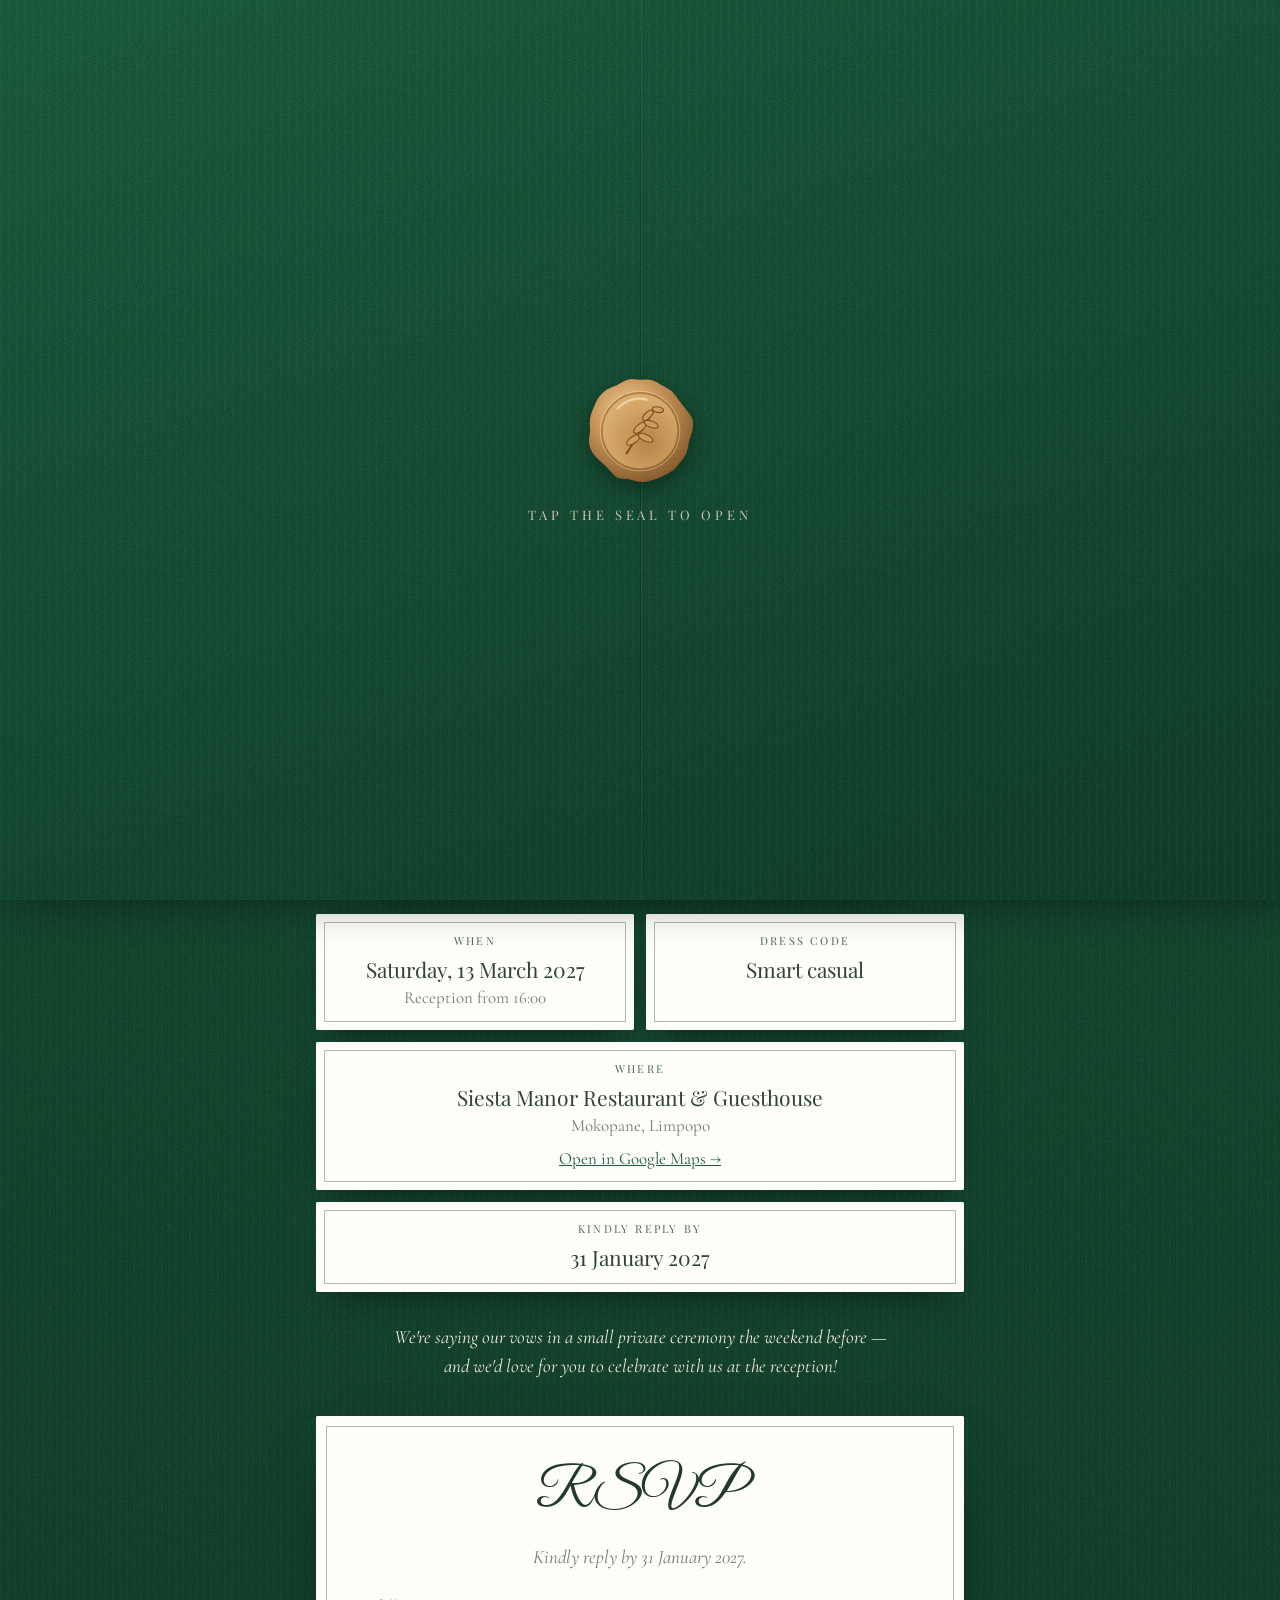
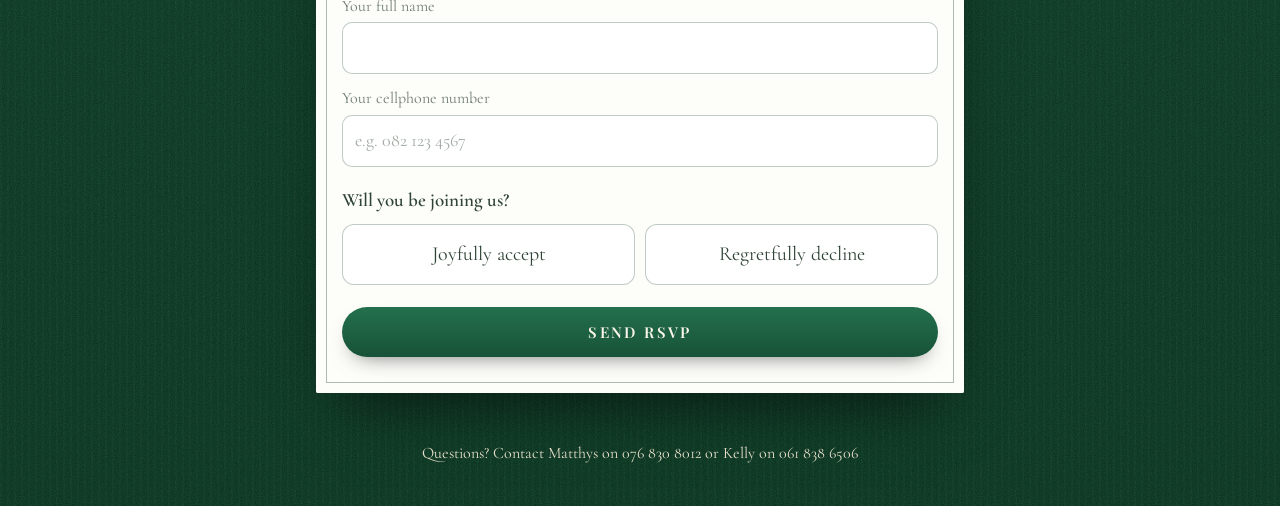
==== commit 1972f6be: "theme" ====
--- a/index.html
+++ b/index.html
@@ -67,7 +67,6 @@
 </div>
 
 <header class="hero">
-  <figure class="hero-photo"><img src="couple.jpg" alt="Matthys and Kelly" width="1100" height="767"></figure>
   <div class="invite">
     <span class="bracket tr" aria-hidden="true"></span><span class="bracket bl" aria-hidden="true"></span>
     <svg class="flora tl" viewBox="0 0 215 155" aria-hidden="true"><use href="#bouquet"/></svg>
--- a/theme-emerald.css
+++ b/theme-emerald.css
@@ -91,7 +91,7 @@
 }
 
 .invite {
-  position: relative; max-width: 560px; margin: -90px auto 0; text-align: center;
+  position: relative; max-width: 560px; margin: 56px auto 0; text-align: center;
   padding: 92px 44px 70px;
   background: var(--paper);
   border: 0; border-radius: 2px;
@@ -182,7 +182,7 @@
 .demo-tag { background: #f3d79c; color: #1b3a29; }
 
 @media (max-width: 600px) {
-  .invite { margin: -60px 22px 0; padding: 84px 26px 60px; }
+  .invite { margin: 40px 22px 0; padding: 84px 26px 60px; }
   .card-seal { right: -30px; width: 62px; height: 62px; }
   .rose-tr { width: 50px; right: 30px; top: 60px; }
   .sprig-l { width: 44px; left: 18px; }
